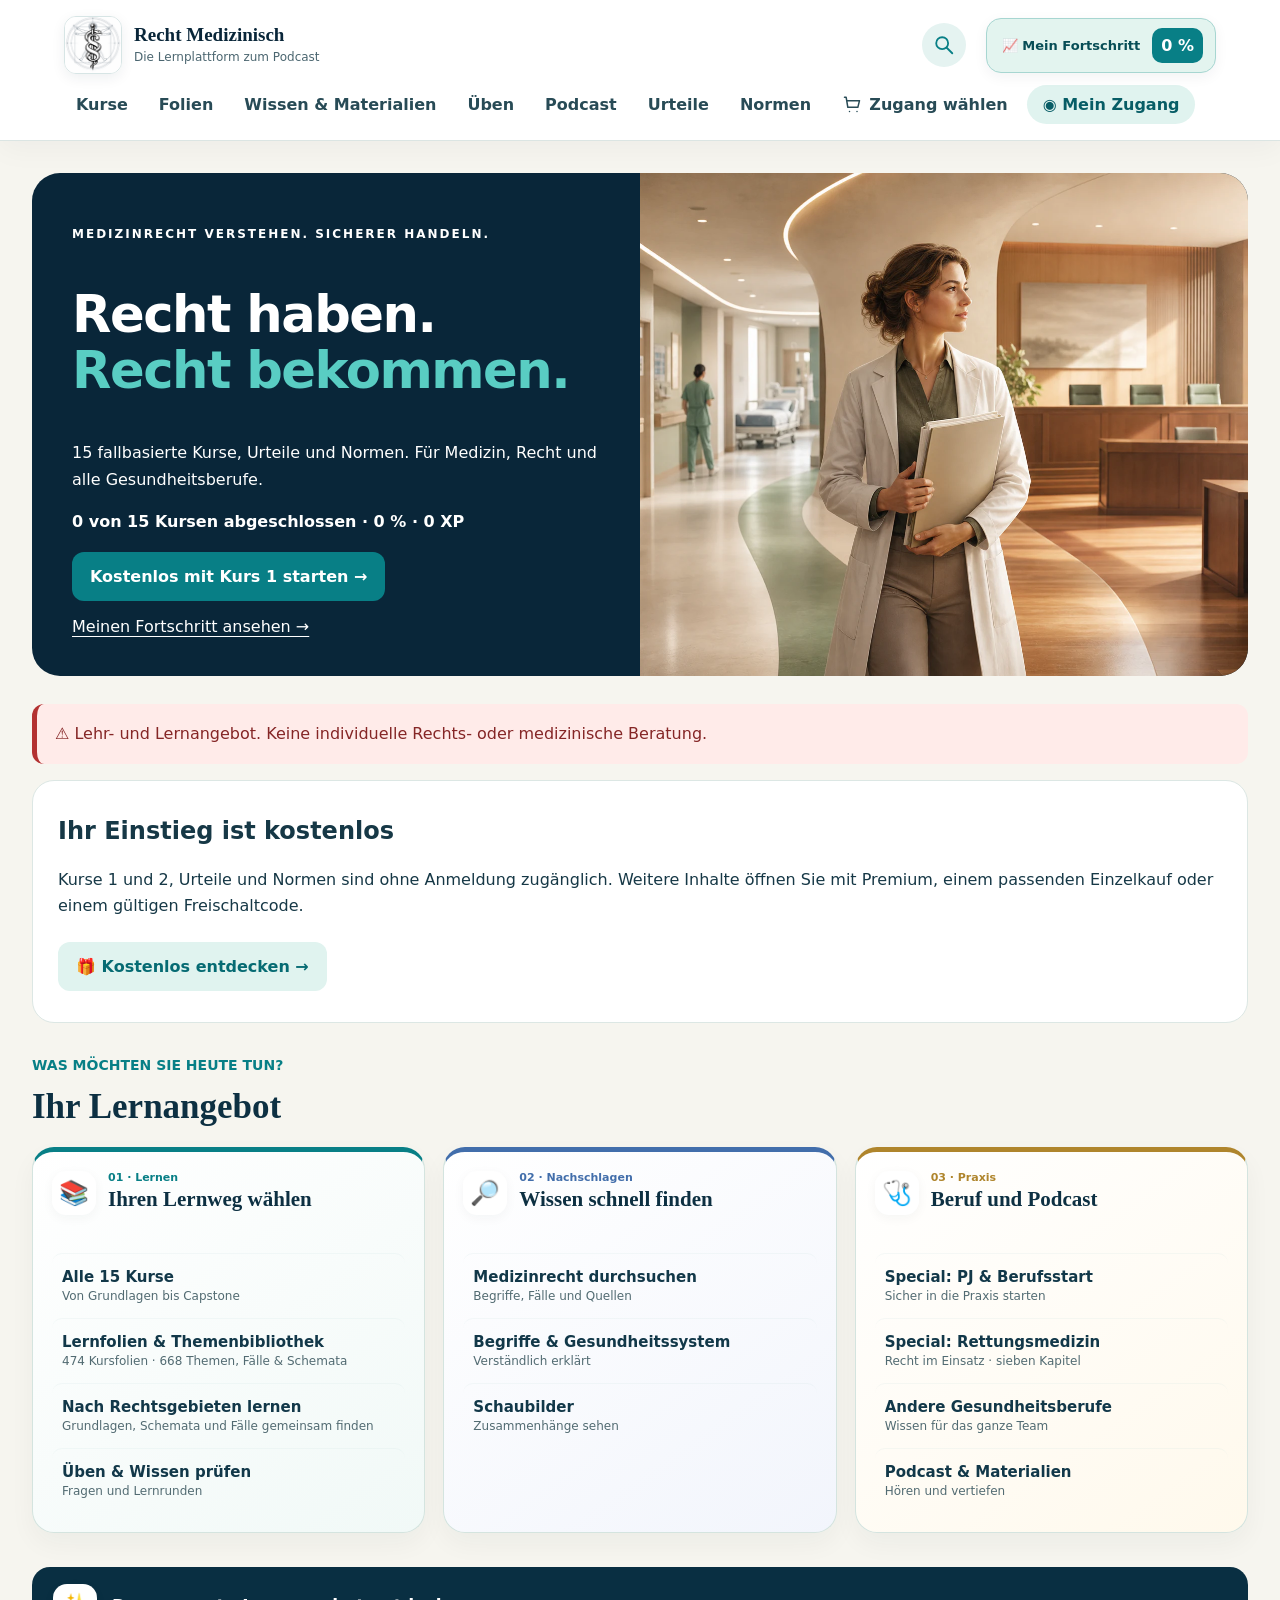
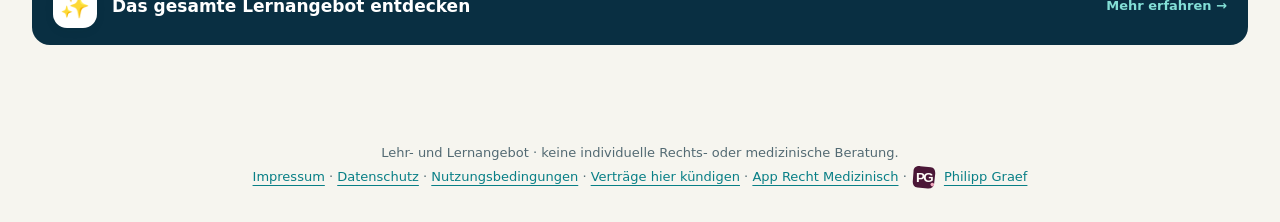
==== index.html @ 34fb6722 "Add podcast episode 8 and the MTR research parcours" ====
<!doctype html><html lang="de"><head><meta charset="utf-8"><meta name="viewport" content="width=device-width,initial-scale=1"><meta name="referrer" content="no-referrer"><title>Recht Medizinisch · Lernen</title><link rel="stylesheet" href="styles.css?v=20261114-study"><link rel="icon" href="assets/recht-medizinisch-logo.png"><link rel="stylesheet" href="definition-library.css?v=20261111-guided-learning">
<link rel="stylesheet" href="presentation-index.css?v=20261112-notice"><link rel="stylesheet" href="casework.css?v=20261114-study"></head><body><header><a href="#home" class="brand"><img src="assets/header-brand-mark.png" alt="" width="48" height="48"><span>Recht Medizinisch<small>Die Lernplattform zum Podcast</small></span></a><a href="#search" class="global-search" aria-label="Gesamte Lernbibliothek durchsuchen"><svg viewBox="0 0 24 24" aria-hidden="true"><circle cx="10" cy="10" r="6.5"/><path d="m15 15 6 6"/></svg></a><nav aria-label="Hauptnavigation"><a href="#courses">Kurse</a><a href="#slides">Folien</a><a href="#library">Wissen & Materialien</a><a href="#practice">Üben</a><a href="#podcast">Podcast</a><a href="#cases">Urteile</a><a href="#norms">Normen</a><a href="#shop" class="nav-access"><svg viewBox="0 0 24 24" aria-hidden="true"><path d="M3 4h2l2 12h12l2-8H6M9 21h.01M18 21h.01"/></svg><span>Zugang wählen</span></a><a href="#account" class="account-link">◉ Mein Zugang</a></nav><a href="#progress" class="nav-progress"><span>📈 Mein Fortschritt</span><strong id="header-progress-value">0 %</strong></a></header><main id="main" tabindex="-1"><p>Die Lernplattform wird geladen …</p></main><footer>Lehr- und Lernangebot · keine individuelle Rechts- oder medizinische Beratung.<br><a href="https://pg-apps.github.io/impressum/">Impressum</a> · <a href="privacy.html">Datenschutz</a> · <a href="terms.html">Nutzungsbedingungen</a> · <a href="#cancel">Verträge hier kündigen</a> · <a href="https://apps.apple.com/app/id6809199673">App Recht Medizinisch</a> · <a class="footer-author" href="https://philippgraef.github.io/"><img src="assets/philipp-graef-logo.svg" alt="" width="26" height="26" loading="lazy"><span>Philipp Graef</span></a></footer><script type="module" src="app.js?v=20261125-podcast-mtr"></script></body></html>
---- styles.css ----
:root{font-family:system-ui,-apple-system,sans-serif;color:#163846;background:#f6f5ef;--teal:#087f86;--navy:#092639;--gold:#efd572}*{box-sizing:border-box}body{margin:0}header{position:sticky;top:0;z-index:3;background:#fffffff5;border-bottom:1px solid #dbe5e3;padding:16px 5%;display:flex;justify-content:space-between;align-items:center;gap:20px}.brand{display:flex;gap:12px;align-items:center;text-decoration:none;color:var(--navy);font-weight:750}.brand img{height:48px;width:48px;border-radius:12px}.brand small{display:block;font-size:12px;font-weight:400;margin-top:4px}nav{display:flex;gap:18px;flex-wrap:wrap;align-items:center}a{color:var(--teal);text-underline-offset:4px}nav a{text-decoration:none;font-weight:650}.account-link{background:#e0f3ef;padding:10px 16px;border-radius:22px}main{max-width:1180px;margin:auto;padding:32px 24px;min-height:70vh}.hero{display:grid;grid-template-columns:1fr 1fr;border-radius:28px;overflow:hidden;background:var(--navy);color:white;margin-bottom:28px}.hero-copy{padding:40px}.hero h1{font-size:clamp(34px,4vw,52px);line-height:1.08;letter-spacing:-1.5px}.hero h1 span{color:#59cdc3}.hero img{width:100%;height:100%;object-fit:cover}.eyebrow{text-transform:uppercase;letter-spacing:2px;font-size:12px;font-weight:750}.hero p{line-height:1.65}.button,button{display:inline-block;background:var(--teal);color:white;border:0;border-radius:12px;padding:13px 18px;font:inherit;font-weight:650;text-decoration:none;cursor:pointer;text-align:left}.button.secondary,button.secondary{background:#e0f3ef;color:var(--teal)}button:disabled{opacity:.55;cursor:not-allowed}button:focus-visible,a:focus-visible,input:focus-visible{outline:3px solid #d49625;outline-offset:4px}.row{display:flex;align-items:center;gap:12px;flex-wrap:wrap}.grid{display:grid;grid-template-columns:repeat(auto-fit,minmax(290px,1fr));gap:18px}.card{background:white;border:1px solid #dce7e4;border-radius:22px;padding:25px;margin-bottom:18px}.card h2,.card h3{margin-top:10px;line-height:1.3}.card p,li{line-height:1.65;white-space:pre-line}.badge{display:inline-block;background:#e0f3ef;color:#00666d;font-size:12px;font-weight:750;padding:6px 10px;border-radius:20px}.badge.lock{background:#fff0be;color:#785300}.notice{background:#fff1c7;border-left:5px solid #cd9b23;padding:18px;border-radius:12px;line-height:1.5;margin:16px 0}.disclaimer{background:#ffebe9;border-left-color:#b33131;color:#852626}.narrow{max-width:720px;margin:auto}.back{display:inline-block;margin-bottom:20px}.answer{display:block;width:100%;background:#edf4f3;color:var(--navy);margin:10px 0;white-space:normal;line-height:1.55}.answer.correct{background:#d0efe8;border:2px solid var(--teal)}.answer.wrong{background:#ffe2df;border:2px solid #bd3333}label{display:block;font-weight:650;margin-top:18px}input{display:block;width:100%;font:inherit;border:1px solid #9fbab7;padding:14px;border-radius:10px;margin:7px 0 15px}.subtle{color:#536a73;font-size:14px}.status{min-height:24px;margin:12px 0;line-height:1.6}.section-number{color:var(--teal);font-weight:800;font-size:14px}.link-list a{display:block;padding:12px 0}.search{max-width:650px}footer{text-align:center;line-height:1.8;padding:32px 20px;color:#536a73;font-size:13px}details{background:#f2f8f6;border-radius:12px;padding:14px;margin:10px 0}summary{cursor:pointer;font-weight:700}@media(max-width:720px){header{position:static;flex-direction:column;align-items:flex-start;padding:16px 20px}nav{gap:16px;font-size:14px}.hero{grid-template-columns:1fr}.hero-copy{padding:26px}.hero img{max-height:260px;object-position:center}main{padding:22px 16px}.card{padding:21px}.grid{grid-template-columns:1fr}}

.library-row{display:flex;align-items:flex-start;gap:12px;flex-wrap:wrap;margin:14px 0}.library-row a{flex:1;min-width:180px;text-align:left;white-space:normal}summary{line-height:1.6}main h1{white-space:pre-line}

.diagram{margin:24px 0;padding:16px;background:white;border-radius:20px}.diagram img{display:block;max-width:100%;max-height:85vh;object-fit:contain;margin:0 auto 16px}.image-dialog{max-width:96vw;max-height:95vh;border:0;border-radius:16px;padding:16px}.image-dialog img{display:block;max-width:none;width:min(1400px,160vw);height:auto}.image-dialog::backdrop{background:#092639cc}.image-dialog button{position:sticky;top:0}.course-links{margin:18px 0}

button.danger{background:#a52332;color:white} details label{display:block;margin-top:1rem}
:root{--secondary-ink:#066b73}.button.secondary,button.secondary{color:var(--secondary-ink)}
.podcast-platforms{display:grid;grid-template-columns:repeat(2,minmax(0,1fr));gap:10px;margin-block:14px;max-width:600px}
.podcast-platforms .button.podcast-listen{display:flex;align-items:flex-start;gap:8px;min-width:0;padding:12px 10px;font-size:.85rem;text-align:left;white-space:normal;overflow-wrap:anywhere}
.podcast-platforms .podcast-listen .platform-logo{flex:0 0 24px;width:24px;height:24px;max-width:24px;object-fit:contain;border-radius:0}
.podcast-listen-copy{display:grid;gap:4px;min-width:0;line-height:1.4}.podcast-listen-copy small{font-size:.8rem;font-weight:400}
.podcast-provider-disclosure>summary{cursor:pointer;padding:12px 0;font-weight:650;color:var(--teal)}

select{display:block;width:100%;padding:14px;margin:12px 0;border:1px solid #b9ced2;border-radius:8px;background:white;color:#15323d;font:inherit}.selected-answer{border:2px solid #087f87;background:#e6f5f5}

details>.button{display:flex;margin:10px 0;text-align:left}.card p{white-space:pre-line}a:focus-visible,button:focus-visible,summary:focus-visible,input:focus-visible,select:focus-visible{outline:3px solid #b88935;outline-offset:3px}

p.correct{color:#00666d;background:#e0f3ef;padding:12px;border-radius:8px}p.wrong{color:#952c35;background:#ffebe9;padding:12px;border-radius:8px}.answer:disabled{opacity:1}

.library-section{margin:26px 0;padding:22px;border:1px solid #d6e5e2;border-radius:22px;background:#ffffffaa}.slide-grid{display:grid;grid-template-columns:repeat(2,minmax(0,1fr));gap:16px}.slide-preview{border-top:4px solid #087f86;margin:0;display:flex;flex-direction:column;align-items:flex-start;gap:12px}.slide-preview h3{flex:1}.deck-controls,.slide-toolbar{display:flex;align-items:center;justify-content:space-between;gap:12px;flex-wrap:wrap;margin:18px 0}.slide-toolbar{padding:14px;background:#e2f2ef;border-radius:16px}.slide-toolbar select{flex:1;min-width:180px;width:auto;max-width:100%;margin:0}.takeaway{background:#e9f6f1;border-left:5px solid #087f86}.caution{background:#fff5dd;border-left:5px solid #cc951c}header{flex-wrap:wrap}.brand,nav{min-width:0}@media(max-width:720px){.slide-grid{grid-template-columns:1fr}.library-section{padding:16px}.slide-toolbar select{flex-basis:100%;order:3}.deck-controls span{font-size:13px}}

.presentation-launch{padding:28px;border-radius:24px;background:linear-gradient(120deg,#092639,#135760);color:white;margin:20px 0}.presentation-launch .button,.presentation-launch button{margin:8px 12px 8px 0}.presentation-launch .subtle{color:#d3e7e4}.slide-stage{height:65vh;overflow:auto;background:white;border:1px solid #d7e7e4;border-top:6px solid #087f86;border-radius:22px;padding:28px;box-shadow:0 12px 30px #12364310}.slide-block{padding:18px 22px;margin-bottom:16px;background:#f0f8f6;border-radius:16px}.slide-block:nth-child(even){background:#f0f4fb}.slide-block h2{color:#08737b;font-size:1.3rem;margin-top:0}.slide-points{padding-left:26px}.slide-points li{padding:8px 0 8px 6px}.slide-points li::marker{color:#087f86}.slide-toolbar{margin-bottom:14px}@media(max-width:720px){.slide-stage{padding:14px;height:62vh}.slide-block{padding:16px}.presentation-launch{padding:20px}}
/* Original web presentation frame with the native app's semantic section palette. */
main.presentation-player{position:fixed;inset:0;z-index:20;max-width:none;margin:0;padding:0;background:#031523;color:white;display:grid;grid-template-rows:auto auto minmax(0,1fr) auto;height:100dvh;min-height:0;overflow:hidden}.player-header{display:flex;align-items:center;gap:18px;padding:12px 22px;border-bottom:1px solid #ffffff22}.player-brand{display:flex;align-items:center;gap:12px}.player-brand img{width:40px;height:40px;border-radius:50%;background:white}.player-position{margin-left:auto;font-size:13px;color:#a4c7cc}.player-header .button{font-size:13px;background:#15374b;color:white}.presentation-player .slide-toolbar{margin:0;padding:10px 22px;border-radius:0;background:#031523}.presentation-player .slide-toolbar select{background:#0b2a40;color:white;border-color:#ffffff33;max-width:650px}.presentation-player .slide-toolbar a{background:#15374b;color:white}.presentation-player .slide-stage{width:min(1180px,calc(100% - 48px));height:100%;max-height:100%;min-height:0;justify-self:center;background:radial-gradient(circle at 90% 10%,#59d7d125,transparent 34%),#f8f5ed;color:#071d33;border:0;border-left:9px solid #20b9b5;border-radius:18px;padding:34px 42px;box-shadow:0 25px 70px #0005;scrollbar-gutter:stable}.deck-title .eyebrow{color:#087f82}.deck-title h1{font-family:Georgia,serif;font-size:clamp(28px,3vw,48px);line-height:1.12;margin:12px 0 28px}.presentation-player .slide-block{background:#fff;border:1px solid #071d3310;border-left:4px solid #087f82;border-radius:22px;padding:20px;margin:16px 0}.slide-block h2{display:flex;align-items:flex-start;gap:12px;color:inherit;font-size:20px}.section-symbol{flex:none}.step-number{display:inline-grid;place-items:center;background:#087f8220;color:#087f82;border-radius:50%;min-width:38px;min-height:38px;margin-top:-7px}.presentation-player .tone-teal{background:#087f8210}.presentation-player .tone-blue{background:#2468c012;border-left-color:#2468c0}.presentation-player .tone-indigo{background:#5357b815;border-left-color:#5357b8}.presentation-player .tone-gold{background:#f4d97855;border-left-color:#b18a15}.presentation-player .tone-plain{background:white}.deck-sources{background:#087f8210;font-size:14px;color:#4e636c}.player-controls{padding:12px 22px;display:flex;align-items:center;gap:20px}.player-controls nav{display:flex;justify-content:space-between;flex:1}.player-controls progress{width:150px;accent-color:#59d7d1;height:8px}.player-controls a{background:#15374b!important;color:white!important}.presentation-player .slide-block p{line-height:1.7}.presentation-player .slide-points li{line-height:1.65}
@media(max-width:720px){.player-header{padding:10px 12px;gap:8px;flex-wrap:wrap}.player-brand{font-size:14px}.player-brand img{width:28px;height:28px}.player-position{font-size:11px}.player-header .button{padding:8px}.presentation-player .slide-toolbar{padding:8px 12px;gap:8px}.presentation-player .slide-toolbar a{padding:9px 12px}.presentation-player .slide-toolbar select{font-size:13px;padding:9px}.presentation-player .slide-stage{width:calc(100% - 16px);padding:20px 16px;border-left-width:5px}.presentation-player .slide-block{padding:16px}.deck-title h1{font-size:28px}.player-controls{padding:8px;gap:8px}.player-controls progress{width:55px}.player-controls a{font-size:12px;padding:10px}.slide-block h2{font-size:18px}}

.slide-steps{padding-left:2em}.slide-steps li{padding:10px 0 10px 8px;line-height:1.65}.slide-steps li::marker{font-weight:800;color:#087f82}.practice-callout{padding:16px;background:#f4d97855;border-radius:14px}strong{font-weight:750}

.knowledge-tiles{display:grid;grid-template-columns:repeat(2,minmax(0,1fr));gap:20px;margin:26px 0}.knowledge-tile{display:flex;flex-direction:column;gap:16px;padding:30px;border-radius:24px;background:white;border:1px solid #dce7e4;border-top:5px solid #087f86;color:#071d33;text-decoration:none;font-size:22px;font-weight:750;box-shadow:0 10px 25px #071d3309}.knowledge-tile:hover{background:#eef8f5}.category-career{border-top-color:#4d68b0}.category-professions{border-top-color:#836899}.category-podcast{border-top-color:#b78920}.category-slides{background:#e6f4f1}.category-system{border-top-color:#135776}.knowledge-tiles[hidden]{display:none}@media(max-width:720px){.knowledge-tiles{grid-template-columns:1fr;gap:14px}.knowledge-tile{font-size:20px;padding:24px}}

.slide-sections{display:grid;gap:16px}.presentation-player .slide-sections .slide-block{margin:0}.layout-comparison .slide-sections{grid-template-columns:repeat(2,minmax(0,1fr))}.layout-statement .slide-block{font-size:22px}.layout-cover .deck-title h1{font-size:clamp(36px,5vw,64px)}.layout-cover .slide-sections{grid-template-columns:minmax(0,1fr) minmax(0,1fr);align-items:center}.layout-cover .diagram{margin:0;padding:0;background:transparent}.layout-cover .slide-block{border:0!important;background:transparent!important}.presentation-player .slide-block{overflow-wrap:anywhere;min-width:0}.deck-title h1{hyphens:auto;overflow-wrap:break-word}@media(max-width:850px){.layout-comparison .slide-sections,.layout-cover .slide-sections{grid-template-columns:1fr}.layout-statement .slide-block{font-size:18px}}

.course-hero{background:linear-gradient(130deg,#071d33,#0b4056);color:white;border:0}.course-hero h1{font-family:Georgia,serif;font-size:clamp(28px,3.5vw,44px);line-height:1.15}.course-hero .section-number{color:#59d7d1}.course-hero li::marker{color:#59d7d1}.course-foundation{border-left:5px solid #087f86}.course-foundation .section-number{display:inline-block;background:#e4f3ee;padding:8px 12px;border-radius:20px}.course-foundation h2{color:#0b4056}

.deck-reading-note{font-size:12px;line-height:1.6;color:#536a73;border-top:1px solid #cdded7;padding-top:16px;margin-top:24px}.slide-stage:focus-visible{outline:2px solid #59d7d1;outline-offset:-3px}

.knowledge-banner{background:linear-gradient(130deg,#071d33,#0b4056);color:white;border-radius:24px;padding:28px;margin:20px 0 26px}.knowledge-banner h1{font-size:clamp(26px,3vw,38px);line-height:1.2;margin:14px 0;max-width:30ch}.knowledge-banner .section-number,.knowledge-category{color:#59d7d1}.knowledge-symbol{display:block;font-size:30px;margin-top:16px}.knowledge-banner .badge{margin-top:8px}.career-entry details .button{display:block;margin:10px 0;line-height:1.5}.library-section summary{display:flex;align-items:center;gap:12px}.library-section summary::before{content:'›';font-size:24px;color:#087f86}.library-section details[open]>summary::before{transform:rotate(90deg)}

.slide-search-dialog{width:min(700px,calc(100% - 24px));max-height:85dvh;overflow:auto;border:1px solid #a9c8c2;border-radius:22px;padding:24px;background:#f8f5ed;color:#071d33}.slide-search-dialog::backdrop{background:#031523cc}.slide-search-dialog h2{font-family:Georgia,serif}.slide-search-dialog .button{display:block;margin:10px 0;line-height:1.5;white-space:normal}.player-header>button{font-size:13px;padding:8px 12px}

.presentation-player .slide-variant-0{background:linear-gradient(135deg,#f8f5ed,#fff)}.presentation-player .slide-variant-1{background:radial-gradient(circle at 83% 20%,#2bc5bf40,transparent 28%),#f8f5ed}.presentation-player .slide-variant-2{background:radial-gradient(circle at 80% 20%,#2bc5bf40,transparent 30%),#071d33;color:white}.presentation-player .slide-variant-3{background:linear-gradient(135deg,#dff1eb,#fbf7ee)}.slide-variant-2 .deck-title .eyebrow{color:#59d7d1}.presentation-player .slide-variant-2 .slide-block{background:#f4f8f5;color:#071d33}.presentation-player .slide-variant-2 .tone-gold{background:#f7edc8}.presentation-player .slide-variant-2 .tone-blue{background:#e8eff8}.presentation-player .slide-variant-2 .tone-indigo{background:#eeedf9}.slide-variant-2 .deck-sources{background:#e1f0eb;color:#244551}.slide-variant-2 .deck-reading-note{color:#c5dedc;border-color:#ffffff33}

/* Native judgment atlas and grouped norm library. */
.reference-banner p{line-height:1.6}.reference-banner .button{margin-top:12px}.reference-filter-row{display:flex;gap:18px;flex-wrap:wrap}.reference-filter-row label{flex:1;min-width:220px;margin:0}.reference-filter-row select{display:block;width:100%;font:inherit;color:var(--navy);background:#f2f8f6;border:1px solid #9fbab7;border-radius:10px;padding:12px;margin-top:8px;white-space:normal}.reference-filter-row select:focus-visible{outline:3px solid #d49625;outline-offset:3px}.judgment-card{border-top:4px solid #087f86}.judgment-card h2{font-size:clamp(21px,2.4vw,28px);color:var(--navy)}.judgment-docket{font-family:ui-monospace,monospace;font-size:14px;color:#536a73}.judgment-tenor{background:#edf4fa;border-left:4px solid #4a749a;padding:12px 18px;border-radius:10px}.judgment-tenor h3,.judgment-holding h3{font-size:16px}.judgment-card summary{color:var(--teal);padding:6px 0}.judgment-card details[open] summary{margin-bottom:18px}.reference-actions{display:flex;flex-wrap:wrap;gap:12px}.reference-source{display:inline-flex;padding:12px 16px;background:var(--teal);color:white;border-radius:10px;text-decoration:none;font-weight:650}.reference-course-links a{display:block;padding:10px 0;line-height:1.5}.norm-group h2{color:var(--navy)}.norm-link{display:flex;gap:14px;align-items:flex-start;padding:17px 6px;text-decoration:none;border-bottom:1px solid #dce7e4;color:var(--navy);line-height:1.5}.norm-link:last-child{border-bottom:0}.norm-link:hover{background:#eef7f4;border-radius:10px}.norm-description{display:block;font-size:14px;color:#536a73;margin-top:5px}.norm-symbol{color:var(--teal);font-size:24px;font-weight:800;min-width:24px}.norm-arrow{margin-left:auto;color:var(--teal);font-size:22px}.norm-resources{border-left:5px solid #087f86}@media(max-width:600px){.reference-filter-row{display:block}.reference-filter-row label+label{margin-top:14px}.reference-source{width:100%}.judgment-card .badge{line-height:1.5}}
.practice-modes{display:grid;grid-template-columns:repeat(3,minmax(0,1fr));gap:14px;margin:20px 0}.practice-mode{display:flex;flex-direction:column;align-items:flex-start;gap:12px;background:#f2f7f5;color:var(--navy);border:2px solid #dbe7e3;border-radius:18px;padding:20px;text-align:left;line-height:1.5;font-weight:400}.practice-mode[aria-pressed=true]{background:#dff2ed;border-color:var(--teal);box-shadow:0 0 0 1px var(--teal)}.practice-mode strong{font-size:19px}.mode-icon{font-size:27px}.mode-description{font-size:14px;color:#425f68}.practice-timer-setup{background:#edf3f9;border-radius:16px;padding:18px;margin:20px 0}.practice-timer-setup input{max-width:240px}.practice-timer-setup .badge{display:block;width:fit-content;font-size:14px;margin:12px 0}.practice-timer-setup label{font-size:14px}.practice-mistakes{border-top:1px solid #dbe7e3;margin-top:28px;padding-top:16px}.practice-score{display:flex;align-items:center;gap:18px;border-radius:16px;background:#def2eb;padding:20px;margin:20px 0;color:#00666d}.practice-score strong{font-size:34px}.practice-panel>.secondary{margin:10px 8px 10px 0}@media(max-width:760px){.practice-modes{grid-template-columns:1fr}.practice-mode{gap:8px;padding:18px}.practice-mode .mode-icon{font-size:23px}.practice-score{align-items:flex-start;flex-direction:column;gap:8px}}
.practice-answer{display:grid;grid-template-columns:32px minmax(0,1fr);gap:14px;align-items:start}.answer-letter{display:inline-flex;align-items:center;justify-content:center;width:32px;height:32px;border-radius:50%;background:white;color:var(--teal);font-weight:800}.practice-answer.correct .answer-letter{background:var(--teal);color:white}.practice-answer.wrong .answer-letter{background:#b33131;color:white}

.layout-roles .slide-sections{grid-template-columns:repeat(3,minmax(0,1fr))}.layout-roles .slide-sections>.tone-gold:last-child{grid-column:1/-1}@media(max-width:1100px){.layout-roles .slide-sections{grid-template-columns:repeat(2,minmax(0,1fr))}}@media(max-width:700px){.layout-roles .slide-sections{grid-template-columns:1fr}}

.course-group{margin:32px 0 42px}.course-group>h2{font-family:Georgia,serif;font-size:clamp(24px,3vw,30px);margin-bottom:8px}.course-group>.subtle{margin-bottom:20px}.course-preview{display:flex;flex-direction:column;border-top:4px solid #628298;margin-bottom:0;min-width:0}.course-preview.course-free{border-top-color:var(--teal);background:linear-gradient(155deg,#fff,#eff9f5)}.course-preview h3{font-size:22px;color:var(--navy);line-height:1.3;margin:0 0 12px}.course-preview>.button{margin-top:auto;align-self:flex-start}.course-preview>p:not(.section-number){margin-top:0;margin-bottom:22px}.course-card-top{display:flex;align-items:center;justify-content:space-between;gap:12px;flex-wrap:wrap}.course-symbol{display:grid;place-items:center;width:48px;height:48px;background:#e8f2f2;border-radius:14px;font-size:25px}.course-free .course-symbol{background:#d7efe6}.course-preview .section-number{margin:18px 0 10px}.course-preview .badge{white-space:normal}

.account-welcome{display:grid;grid-template-columns:1.15fr 1fr;background:var(--navy);color:white;border-radius:24px;overflow:hidden;margin-bottom:24px}.account-welcome-copy{padding:28px}.account-welcome h1{margin:12px 0;font-family:Georgia,serif;font-size:36px}.account-welcome img{width:100%;height:100%;object-fit:cover;min-height:250px}.account-slogan{font-size:22px;line-height:1.45;font-weight:700}.account-slogan span{color:#59d7d1}.account-grants{border-top:5px solid var(--teal)}.account-code{background:#edf7f5;border:1px solid #b8dbd5}.account-code h2{color:#08737b}@media(max-width:540px){.account-welcome{grid-template-columns:1fr}.account-welcome img{height:180px;min-height:0;object-position:center 40%}.account-welcome-copy{padding:24px}}

header{flex-wrap:wrap}.brand{min-width:0}header nav{min-width:0}header nav a{white-space:nowrap}@media(min-width:721px) and (max-width:1200px){header nav{flex-basis:100%;gap:16px}}

/* Native learning steps: semantic answers and persistent course progress. */
.course-learning-progress{margin-top:1.4rem}.course-learning-progress progress{width:100%;height:14px;accent-color:var(--teal,#07878b)}
.learning-material{border:1px solid #cbdedb;border-radius:16px;margin:12px 0;background:#f4faf8;padding:16px}
.learning-material summary{cursor:pointer;font-weight:750;color:#075e66;line-height:1.5;text-align:left}.learning-material>div{padding-top:16px}
.learning-answers{display:grid;gap:12px}.learning-answer{display:flex;align-items:flex-start;gap:12px;text-align:left;white-space:normal;line-height:1.6;width:100%}
.answer-marker{display:inline-flex;justify-content:center;align-items:center;flex:0 0 30px;height:30px;border:1px solid currentColor;border-radius:50%;font-weight:800}
.learning-feedback{padding:16px;margin-top:16px;border-radius:16px}.learning-feedback:empty{display:none}
.learning-feedback.correct{background:#e0f5ef;color:#086d69}.learning-feedback.wrong{background:#fff0ee;color:#9b3035}
.learning-step .source-link{display:block;margin:12px 0;padding:14px;background:#edf6f5;border-radius:12px;font-weight:650;overflow-wrap:anywhere}
.learning-answer:disabled{opacity:1}.learning-answer.correct{background:#dcf5ed;color:#086d69;border:2px solid #0b8c82}.learning-answer.wrong{background:#fff0ee;color:#9b3035;border:2px solid #ba4249}

.course-progress-preview{display:grid;gap:8px;margin:14px 0;font-size:.88rem;font-weight:650;color:#08787e}.course-progress-preview progress{width:100%;height:10px;accent-color:#07878b}.progress-stat-grid{display:grid;grid-template-columns:repeat(3,1fr);gap:12px;margin-top:24px}.progress-stat-grid>div{display:grid;gap:7px;padding:18px;border-radius:16px;background:#ffffffc9;color:#093346}.progress-stat-grid strong{font-size:1.7rem}.progress-stat-grid span{font-size:.85rem}.certificate-gate{margin-top:28px;border-top:5px solid #bf9a42}@media(max-width:540px){.progress-stat-grid{grid-template-columns:1fr}.progress-stat-grid>div{display:flex;align-items:center;justify-content:space-between}}

.podcast-hero{display:grid;grid-template-columns:200px 1fr;gap:32px;align-items:center;padding:32px;background:#0b2339;color:white;border-radius:26px;margin-bottom:28px}.podcast-hero img{width:100%;border-radius:20px}.podcast-hero h1{color:white}.podcast-hosts{color:#66d2d0;font-weight:750}.podcast-grid{display:grid;grid-template-columns:repeat(2,minmax(0,1fr));gap:22px}.podcast-related{display:grid;gap:12px;border-top:1px solid #d7e3e0;margin-top:22px;padding-top:12px}.podcast-related a{padding:12px;border-radius:12px;background:#edf7f4;font-weight:650}.podcast-episode{margin:0}.podcast-grid+.card{margin-top:28px}@media(max-width:650px){.podcast-hero{grid-template-columns:1fr;padding:24px}.podcast-hero img{width:130px}.podcast-grid{grid-template-columns:1fr}}

.search-controls{display:grid;grid-template-columns:2fr 1fr;gap:16px;margin:24px 0}.search-controls input,.search-controls select{width:100%;min-width:0}.search-result mark{background:#ffebae;color:#172d35;border-radius:3px;padding:0 2px}.search-result h2{font-size:1.25rem}.search-result h2 a{text-decoration:underline;text-decoration-thickness:1px;text-underline-offset:4px}.search-result p{line-height:1.7}@media(max-width:600px){.search-controls{grid-template-columns:1fr}}

.sync-panel{border-top:5px solid #07878b}.sync-panel button{margin:6px 10px 6px 0}.sync-panel h2{color:#08787e}

.home-learning-summary{font-weight:650}.home-progress-link{display:block;margin-top:16px;color:inherit;text-underline-offset:4px}.home-learning-menu>a{display:grid;grid-template-columns:30px minmax(0,1fr) 18px;align-items:center;gap:12px;padding:17px 4px;border-bottom:1px solid #dce7e4;color:#071d33;text-decoration:none;font-weight:650}.home-learning-menu>a:last-child{border-bottom:0}.home-learning-menu>a:hover,.home-learning-menu>a:focus-visible{background:#eaf7f5;border-radius:8px}.home-learning-menu>a>span:last-child{font-size:25px;color:#087f86}

.card>a.button{margin:6px 8px 6px 0;white-space:normal;text-align:left}

.learning-path-image{display:block;width:100%;height:auto;border-radius:18px}.learning-outcomes{list-style:none;counter-reset:outcome;padding:0}.learning-outcomes li{counter-increment:outcome;display:flex;align-items:flex-start;gap:14px;margin:16px 0;line-height:1.6}.learning-outcomes li::before{content:counter(outcome);flex:0 0 32px;height:32px;display:grid;place-items:center;border-radius:50%;background:#d7f1ef;color:#006b70;font-weight:800}.knowledge-tile p{font-size:1rem;font-weight:400;line-height:1.6}

.progress-level{display:flex;align-items:center;gap:22px;margin:22px 0}.progress-level h2{margin:4px 0}.progress-ring{position:relative;width:116px;height:116px;flex:0 0 116px;border-radius:50%;display:grid;place-items:center;background:conic-gradient(#71d4cb var(--progress),#ffffff30 0)}.progress-ring::before{content:"";position:absolute;inset:10px;background:#102c3e;border-radius:50%}.progress-ring strong{position:relative;font-size:1.65rem}.progress-level .section-number{color:#9de6df}@media(max-width:420px){.progress-level{gap:14px}.progress-ring{width:90px;height:90px;flex-basis:90px}.progress-ring strong{font-size:1.3rem}.progress-level h2{font-size:1.15rem}}

/* A visible learning status and clear location within the platform. */
body>header{display:grid;grid-template-columns:minmax(0,1fr) auto;gap:10px 20px;box-shadow:0 8px 28px #0926390a}
body>header .brand{font-family:Georgia,serif;font-size:19px;line-height:1.06}
body>header .brand img{width:58px;height:58px;object-fit:cover;border:1px solid #d7e5e5;box-shadow:0 4px 14px #09263912}
body>header .brand small{font-family:system-ui,-apple-system,sans-serif;line-height:1.25;color:#4b6670}
body>header nav{grid-column:1/-1;grid-row:2;gap:4px 7px}
body>header nav a{padding:10px 12px;border-radius:13px;color:#284b56;transition:background .15s,color .15s}
body>header nav a:hover{background:#eaf5f2;color:#075d66}
body>header nav a.is-active{background:#092f42;color:white;box-shadow:inset 0 -3px #43c6bd}
body>header .account-link{background:#e0f3ef;color:#075d66}
body>header .account-link.is-active{background:#092f42;color:white}
.nav-progress{grid-column:2;grid-row:1;display:flex;align-items:center;justify-content:space-between;gap:12px;min-width:167px;padding:9px 12px 9px 15px;border:1px solid #a7d6d1;border-radius:15px;background:#e3f4ef;color:#074d56;text-decoration:none;font-size:13px;font-weight:750;box-shadow:0 4px 14px #0926390e}
.nav-progress strong{background:#087f86;color:#fff;padding:8px 9px;border-radius:10px;font-size:16px;white-space:nowrap}
.nav-progress:hover,.nav-progress.is-active{background:#092f42;color:#fff}
.nav-progress.is-active strong{background:#42bdb7;color:#072b3b}
.slide-course-jump{border-top:5px solid #35aaa5;background:linear-gradient(135deg,#fff,#ebf8f4)}
.slide-course-jump select{max-width:420px}
.slide-course-jump .button{margin:5px 0}
.knowledge-tile{position:relative;overflow:hidden;min-height:180px;justify-content:space-between;transition:transform .16s,box-shadow .16s}
.knowledge-tile:hover{transform:translateY(-3px);box-shadow:0 17px 34px #09263916}
.knowledge-tile .subtle{font-size:14px;font-weight:750;color:#087078}
.knowledge-tile.category-glossary{background:linear-gradient(140deg,#fff,#edf8f6)}
.knowledge-tile.category-career{background:linear-gradient(140deg,#fff,#f0f4ff)}
.knowledge-tile.category-professions{background:linear-gradient(140deg,#fff,#f6f0fa)}
.knowledge-tile.category-podcast{background:linear-gradient(140deg,#fff,#fff6df)}
.knowledge-tile.category-system{background:linear-gradient(140deg,#fff,#eaf3f7)}
.knowledge-tile.category-slides{background:linear-gradient(140deg,#fff,#e9f5ef)}
.certificate-gate{scroll-margin-top:110px;background:linear-gradient(120deg,#fffaf0,#fff);border:1px solid #e8d7ac;border-top:6px solid #bd8a21;box-shadow:0 14px 34px #4d331115}
.certificate-gate h2{font-family:Georgia,serif;font-size:clamp(24px,3vw,32px);color:#493719}
.certificate-gate .section-number{color:#8b6318}
.certificate-gate>p:not(.section-number):not(.subtle){max-width:75ch}
.progress-course-heading{margin:40px 0 20px}
.progress-course-heading h2{font-family:Georgia,serif;font-size:clamp(25px,3vw,33px);margin:6px 0}
/* Course lessons use the same visual rhythm as the native learning path. */
.course-hero{box-shadow:0 20px 42px #0926391b}
.course-hero>p:not(.section-number){max-width:78ch}
.course-goals{background:linear-gradient(130deg,#fff,#f1f8f6);border-left:5px solid #0a8889}
.course-goals h2{font-family:Georgia,serif;font-size:clamp(22px,2.5vw,30px);color:#0b4056}
.course-goals ul{list-style:none;padding:0;margin:14px 0 2px;display:grid;gap:9px}
.course-goals li{display:flex;align-items:flex-start;gap:12px;margin:0;padding:11px 13px;border-radius:12px;background:#ffffffb8}
.course-goals li::before{content:'◎';color:#078788;font-size:22px;line-height:1.1;flex:none}
.course-journey{display:block;background:#0b3044;color:white;border-radius:20px;padding:20px 22px;margin:20px 0 26px;box-shadow:0 14px 30px #09263916}
.course-journey>.section-number{color:#79ddd3;margin:0 0 14px}
.course-journey-links{display:grid;grid-template-columns:repeat(4,minmax(0,1fr));gap:9px}
.course-journey-link{display:flex;align-items:center;gap:10px;width:100%;padding:11px 12px;border:1px solid #ffffff36;border-radius:12px;background:#ffffff14;color:white;text-align:left;font-size:13px;line-height:1.35}
.course-journey-link:hover{background:#ffffff28}
.journey-symbol{font-size:21px;flex:none}
.learning-step{--step-accent:#088487;--step-tint:#e6f5f0;border-top:5px solid var(--step-accent);box-shadow:0 10px 24px #0926390a;scroll-margin-top:175px}
.learning-step.step-2,.learning-step.step-5{--step-accent:#9a7349;--step-tint:#fff4e9}
.learning-step.step-3,.learning-step.step-6{--step-accent:#4d68a6;--step-tint:#edf2fc}
.learning-step.step-4,.learning-step.step-7{--step-accent:#6b659f;--step-tint:#f1effa}
.learning-step>.section-number{display:inline-flex;padding:6px 10px;border-radius:9px;background:var(--step-tint);color:var(--step-accent);font-size:12px;letter-spacing:.07em}
.learning-step>h2{font-family:Georgia,serif;font-size:clamp(23px,2.4vw,29px);color:#123748;margin:13px 0 20px}
.learning-material{background:#f7faf9;border-color:#cfdfdc;padding:0;overflow:hidden}
.learning-material[open]{background:#fff;border-color:#8dc7be;box-shadow:0 8px 22px #0926390c}
.learning-material summary{display:grid;grid-template-columns:35px minmax(0,1fr) auto;align-items:center;gap:12px;padding:14px 15px;list-style:none;color:#153d46}
.learning-material summary::-webkit-details-marker{display:none}
.learning-material summary::after{content:'⌄';font-size:23px;color:#087f86;grid-column:4;line-height:1}
.learning-material[open] summary::after{transform:rotate(180deg)}
.material-number{display:grid;place-items:center;width:35px;height:35px;background:#dff2ed;color:#066f73;border-radius:50%;font-size:13px;font-weight:850}
.material-title{font-size:16px;font-weight:750;line-height:1.4}
.material-state{font-size:12px;color:#496873;white-space:nowrap}
.material-state.is-read{color:#067b6f;font-weight:800}
.learning-material>div{padding:0 18px 18px 62px;text-align:left;line-height:1.65}
.learning-material>div p{white-space:normal}
.material-norms{display:flex;gap:7px;flex-wrap:wrap;margin-top:18px}
.material-norm{display:inline-flex;padding:7px 10px;border-radius:999px;background:#e7eeef;color:#31515a;font-size:12px;font-weight:750}
.learning-question{background:var(--step-tint);border-left:4px solid var(--step-accent);border-radius:10px;padding:15px 17px;font-size:17px;font-weight:650;line-height:1.55}
.decision-citation{display:inline-block;background:#e6f3f3;color:#075962;padding:9px 13px;border-radius:999px;font-size:13px;font-weight:750}
.decision-block{padding:17px 20px;border-radius:16px;margin:15px 0;border-left:4px solid #0a8a89;background:#edf7f4}
.decision-block h4{font-size:17px;margin:0 0 8px;color:#154451}
.decision-block p{margin:8px 0 0;line-height:1.7}
.decision-holding{border-left-color:#4d68a6;background:#edf2fb}
.decision-practice{border-left-color:#b89129;background:#fff7df}
@media(max-width:820px){.course-journey-links{grid-template-columns:repeat(2,minmax(0,1fr))}.learning-step{scroll-margin-top:20px}}
@media(max-width:520px){.course-journey-links{grid-template-columns:1fr 1fr}.course-journey-link{font-size:12px;padding:9px}.journey-symbol{font-size:18px}.learning-material summary{grid-template-columns:30px minmax(0,1fr);gap:9px}.learning-material summary::after{grid-column:3;grid-row:1}.material-number{width:30px;height:30px}.material-state{grid-column:2;grid-row:2}.learning-material>div{padding:0 14px 15px}.decision-citation{border-radius:13px;line-height:1.5}}
/* Definitions, career cards and diagrams keep consistent semantic accents. */
.library-section{border-top:5px solid #087f86;box-shadow:0 10px 26px #0926390a}
.library-group-career{border-top-color:#6177b8;background:#f7f9ff}
.library-group-professions{border-top-color:#9470a6;background:#fbf8fd}
.library-group-podcast{border-top-color:#bd902e;background:#fffaf0}
.library-group-system{border-top-color:#26698a;background:#f3f8fa}
.library-group-slides{border-top-color:#087f86;background:#eff8f4}
.library-section>h2{font-family:Georgia,serif;color:#0d3548}
.library-section details{background:#fff;border:1px solid #d7e5e2;padding:0;overflow:hidden}
.library-section details>summary{padding:14px 17px;color:#164b55}
.library-section details[open]>summary{background:#eaf5f2;border-bottom:1px solid #d7e5e2}
.library-section .library-row{padding:0 17px}
.library-section .library-row a{border-radius:10px;background:#eef7f5;text-decoration:none}
.library-section .library-row a:hover{background:#dbeeea}
.knowledge-detail-card{--knowledge-accent:#078184;--knowledge-tint:#ecf7f4;border-left:5px solid var(--knowledge-accent);background:linear-gradient(130deg,#fff,var(--knowledge-tint));box-shadow:0 10px 24px #0926390b}
.knowledge-detail-card.knowledge-tone-blue{--knowledge-accent:#4d70a8;--knowledge-tint:#f0f4fc}
.knowledge-detail-card.knowledge-tone-indigo{--knowledge-accent:#6c65a3;--knowledge-tint:#f3f0fa}
.knowledge-detail-card.knowledge-tone-gold{--knowledge-accent:#ad8126;--knowledge-tint:#fff7df}
.knowledge-detail-card h2{display:flex;align-items:flex-start;gap:12px;font-family:Georgia,serif;font-size:clamp(21px,2.5vw,27px);color:#123849}
.knowledge-heading-symbol{font-family:system-ui,-apple-system,sans-serif;font-size:23px;color:var(--knowledge-accent);line-height:1.15}
.knowledge-step-number{display:grid;place-items:center;min-width:37px;height:37px;padding:0 8px;border-radius:50%;background:var(--knowledge-accent);color:white;font:800 15px system-ui,-apple-system,sans-serif}
.knowledge-detail-card p{white-space:normal;line-height:1.75;max-width:90ch}
.knowledge-detail-card strong{color:#075e66}
.knowledge-detail-card ul{padding-left:23px}.knowledge-detail-card li{padding:7px 0}.knowledge-detail-card li::marker{color:var(--knowledge-accent)}
.knowledge-source{display:flex;align-items:center;gap:10px;flex-wrap:wrap;margin:16px 0 24px;padding:14px 17px;background:#eaf4f6;border:1px solid #ccdee4;border-radius:14px}
.knowledge-source strong{color:#144a60}.knowledge-source a{font-weight:750;overflow-wrap:anywhere}
.course-links{display:flex;gap:10px;flex-wrap:wrap}.course-links a{border-radius:999px;background:#e6f4ef;padding:9px 13px;font-size:13px;font-weight:750;text-decoration:none}
.course-links a:hover{background:#d2ebe5}
body>header{background:#fff}
.home-learning-menu{margin:34px 0}
.home-learning-menu>h2{font-family:Georgia,serif;font-size:clamp(27px,3vw,35px);color:#0d3042;margin:6px 0 20px}
.home-shortcut-grid{display:grid;grid-template-columns:repeat(3,minmax(0,1fr));gap:18px}
.home-shortcut-card{--home-accent:#087f86;background:linear-gradient(145deg,#fff,#f1f9f7);border:1px solid #d4e4df;border-top:5px solid var(--home-accent);border-radius:22px;padding:19px;min-width:0;box-shadow:0 11px 26px #0926390b}
.home-tone-blue{--home-accent:#426eab;background:linear-gradient(145deg,#fff,#f2f5fc)}
.home-tone-gold{--home-accent:#af852c;background:linear-gradient(145deg,#fff,#fff9ec)}
.home-shortcut-heading{display:flex;align-items:flex-start;gap:12px;min-height:82px}
.home-shortcut-symbol{display:grid;place-items:center;width:44px;height:44px;flex:none;border-radius:14px;background:#fff;font-size:24px;box-shadow:0 3px 12px #0926390b}
.home-shortcut-heading .section-number{color:var(--home-accent);margin:0 0 3px;font-size:11px}
.home-shortcut-heading h3{font-family:Georgia,serif;font-size:21px;line-height:1.22;color:#0d3042;margin:0}
.home-shortcut-card>a{display:grid;grid-template-columns:minmax(0,1fr) auto;gap:1px 10px;color:#123849;text-decoration:none;padding:13px 10px;border-top:1px solid #b9d4d526;border-radius:10px}
.home-shortcut-card>a:hover{background:#ffffffc4}
.home-shortcut-card>a strong{font-size:15px;line-height:1.35}
.home-shortcut-card>a small{grid-column:1;color:#526b72;font-size:12px;line-height:1.4}
.shortcut-arrow{grid-column:2;grid-row:1/3;color:var(--home-accent);font-size:19px;align-self:center}
.home-offer-link{display:flex;align-items:center;gap:15px;background:#092f42;color:white;border-radius:18px;padding:17px 21px;margin:8px 0 32px;text-decoration:none;font-size:17px;font-weight:750}
.home-offer-link span:last-child{margin-left:auto;color:#83dfd6;font-size:13px;white-space:nowrap}
.home-offer-link:hover{background:#16465a}
@media(max-width:900px){.home-shortcut-grid{grid-template-columns:1fr 1fr}.home-shortcut-card:last-child{grid-column:1/-1}}
@media(max-width:620px){.home-shortcut-grid{grid-template-columns:1fr}.home-shortcut-card:last-child{grid-column:auto}.home-shortcut-heading{min-height:0;margin-bottom:12px}.home-offer-link{font-size:15px}.home-offer-link span:last-child{white-space:normal;text-align:right}}
@media(max-width:720px){body>header{display:grid;grid-template-columns:minmax(0,1fr) auto;align-items:center;gap:14px;padding:12px 16px}body>header .brand{font-size:16px}body>header .brand img{width:46px;height:46px}body>header .brand small{font-size:10px}.nav-progress{min-width:0;padding:7px;gap:5px;flex-direction:column;align-items:stretch;text-align:center;font-size:10px}.nav-progress strong{padding:5px;font-size:14px}body>header nav{grid-column:1/-1;order:3;display:flex;overflow-x:auto;flex-wrap:nowrap;gap:4px;padding:3px 0 8px;scrollbar-width:none}body>header nav::-webkit-scrollbar{display:none}body>header nav a{font-size:13px;padding:9px 10px;white-space:nowrap}.certificate-gate{scroll-margin-top:12px}}
.search-results{display:grid;grid-template-columns:repeat(2,minmax(0,1fr));gap:15px;align-items:stretch}
.search-result{--search-accent:#078184;min-width:0;border-left:5px solid var(--search-accent);background:linear-gradient(135deg,#fff,#f3faf8);box-shadow:0 10px 24px #0926390b}
.search-tone-blue{--search-accent:#4d70a8;background:linear-gradient(135deg,#fff,#f2f6fc)}
.search-tone-indigo{--search-accent:#6c65a3;background:linear-gradient(135deg,#fff,#f5f3fb)}
.search-tone-gold{--search-accent:#ad8126;background:linear-gradient(135deg,#fff,#fffaef)}
.search-result-kind{display:flex;align-items:center;gap:8px;color:var(--search-accent);font-size:11px;font-weight:850;letter-spacing:.08em;text-transform:uppercase;margin:0 0 12px}
.search-result-symbol{display:grid;place-items:center;width:32px;height:32px;flex:none;border-radius:10px;background:#fff;font-size:17px;box-shadow:0 2px 8px #09263912}
.search-preview{margin-left:auto;border-radius:999px;padding:4px 8px;background:#fff;border:1px solid #d7e4e3;color:#496571;letter-spacing:0;text-transform:none}
.search-result h2{margin:0 0 10px;line-height:1.3}
.search-result h2 a{text-decoration:none}
.search-result h2 a:hover{text-decoration:underline}
.search-result p:not(.search-result-kind){color:#435b64;font-size:14px;line-height:1.6}
.search-result-action{display:inline-flex;color:var(--search-accent);font-size:13px;font-weight:800;text-decoration:none;margin-top:4px}
.search-result-action:hover{text-decoration:underline}
.practice-mode:nth-child(1){--mode-accent:#078184;--mode-tint:#edf9f5}
.practice-mode:nth-child(2){--mode-accent:#ad8126;--mode-tint:#fff8e8}
.practice-mode:nth-child(3){--mode-accent:#5871a1;--mode-tint:#f2f5fb}
.practice-mode{border-top:5px solid var(--mode-accent);background:var(--mode-tint)}
.practice-mode[aria-pressed=true]{border-color:var(--mode-accent);background:var(--mode-tint);box-shadow:0 0 0 2px var(--mode-accent),0 10px 24px #09263916}
.practice-mode .mode-icon{display:grid;place-items:center;width:46px;height:46px;border-radius:14px;background:white;box-shadow:0 4px 12px #09263912}
.practice-panel{border-top:5px solid #078184;box-shadow:0 12px 26px #09263912}
.practice-mistakes{border:1px solid #dbe7e3;border-left:4px solid #ad8126;border-radius:15px;background:#fffaf0;margin-top:22px;padding:17px}
.practice-mistakes+.practice-mistakes{border-left-color:#5871a1;background:#f4f7fc}
.practice-mistakes h3{margin:0 0 7px}
@media(max-width:720px){.search-results{grid-template-columns:1fr}}
.progress-certificate-link{display:inline-flex;align-items:center;gap:8px;margin-top:18px;padding:11px 15px;border:1px solid #e6c770;border-radius:999px;background:#fff5d8;color:#63491a;font-size:14px;font-weight:800;text-decoration:none}
.progress-certificate-link:hover{background:#ffeab3}

.footer-author{display:inline-flex;align-items:center;gap:7px;vertical-align:middle;white-space:nowrap}.footer-author img{display:block;width:26px;height:26px;flex:none}.footer-author span{line-height:1.3}

.player-loading{font-size:12px;color:#a4c7cc}.player-loading button{font-size:12px;padding:6px 10px}
 .presentation-player .player-loading{position:static;flex-basis:100%;padding:8px 0;background:#031523;color:#a4c7cc;max-width:100%}.player-header{flex-wrap:wrap}
.home-resume-card {display:flex;align-items:flex-start;gap:16px;padding:20px;margin:20px 0;border:1px solid #a0d8d5;border-radius:20px;background:#e8f6f3;color:var(--navy,#102434);text-decoration:none;}
.home-resume-card > span:nth-child(2) {display:grid;gap:6px;flex:1;min-width:0;overflow-wrap:anywhere;}
.home-resume-card strong {font-size:1.15rem;color:#08777e;}
.home-resume-card small {color:#466273;}
.home-resume-card:hover {border-color:#08777e;}
.home-resume-card:focus-visible {outline:3px solid #08777e;outline-offset:4px;}
.resume-arrow {font-size:1.6rem;color:#08777e;}
.diagram-actions {display:flex;flex-wrap:wrap;gap:12px;margin:12px 0;}
.diagram-actions button {min-height:44px;flex:1 1 210px;text-align:center;}
.diagram figcaption {text-align:left;margin-top:12px;}
.billing-panel{border-top:5px solid var(--teal);background:#f2faf8}.billing-grid{display:grid;grid-template-columns:repeat(auto-fit,minmax(220px,1fr));gap:16px;margin:24px 0}.billing-offer{padding:20px;border:1px solid #b8d8d4;background:white;border-radius:16px;display:flex;flex-direction:column;align-items:flex-start}.billing-price{font-size:24px;font-weight:750;color:var(--teal);margin:8px 0}.billing-offer h3{margin-top:0;line-height:1.4}.billing-offer button{margin-top:auto}.billing-panel details>summary{cursor:pointer;font-weight:750;padding:16px;background:#e0f3ef;border-radius:12px}.billing-panel details[open]{display:grid;gap:12px}.billing-panel .row{margin:20px 0}

.cancellation-form {display:grid;gap:1rem}.cancellation-field {display:grid;gap:.45rem}.cancellation-form label {font-weight:650}.cancellation-form input,.cancellation-form textarea,.cancellation-form select {width:100%;box-sizing:border-box;padding:.85rem;border:1px solid var(--teal,#16858b);border-radius:12px;font:inherit;background:#fff;color:#14262d}.cancellation-form textarea {min-height:100px}.cancellation-receipt pre {white-space:pre-wrap;overflow-wrap:anywhere;font:inherit;line-height:1.6}.cancellation-form button {margin-top:.5rem}

/* Apple's official artwork is supplied unchanged; its background stays black. */
.apple-sign-in{display:flex;align-items:center;justify-content:center;width:100%;padding:0;min-height:50px;margin:12px 0;background:#000;color:#fff;border:1px solid #000;border-radius:8px;overflow:hidden;box-shadow:none}
.apple-sign-in:hover,.apple-sign-in:focus-visible{background:#000;color:#fff}
.apple-sign-in img{display:block;width:min(100%,320px);height:50px;object-fit:contain}
.apple-sign-in:disabled{opacity:.55;cursor:wait}

.code-feedback:empty{display:none}.code-feedback{margin-bottom:0;overflow-wrap:anywhere}.code-feedback.success{background:#e4f5ef;color:#075e58;border-left:4px solid #13847e}.code-feedback.error{background:#fff0eb;color:#8c3025;border-left:4px solid #bf5141}.account-code[aria-busy="true"] button{cursor:progress}

.auth-feedback:empty{display:none}.auth-feedback{overflow-wrap:anywhere;line-height:1.5}
.auth-feedback.success{background:#e4f5ef;color:#075e58;border-left-color:#13847e}
.auth-feedback.error{background:#fff0eb;color:#8c3025;border-left-color:#bf5141}
.password-login-form{border-top:1px solid #d7e5e2;margin-top:22px;padding-top:12px}
.password-login-form h3{color:#123849}
.email-code-alternative,.account-password details{margin-top:20px;border:1px solid #c4dcda;border-radius:14px;padding:16px;background:#f0f8f5}
.email-code-alternative>summary,.account-password summary{color:#076e76;font-weight:750;cursor:pointer;line-height:1.5}
.email-code-alternative[open]>summary,.account-password details[open]>summary{margin-bottom:14px}
.password-settings-form small{display:block;color:#496873;margin:0 0 16px}
.account-password{border-top:4px solid var(--teal)}
.password-settings-form [hidden]{display:none}
.auth-feedback.info,.code-feedback.info{background:#edf4fa;color:#284e70;border-left-color:#527ca2}
.feedback-region{position:fixed;z-index:1000;bottom:calc(22px + env(safe-area-inset-bottom,0px));left:50%;transform:translateX(-50%);width:min(480px,calc(100% - 32px));pointer-events:none}
.feedback-toast{--feedback-color:#075e58;--feedback-tint:#dcf3ed;display:flex;align-items:flex-start;gap:13px;padding:18px 12px 18px 18px;border:1px solid #b2d8cd;border-left:5px solid #13847e;border-radius:18px;background:#f3fcf8;color:#153b3b;box-shadow:0 12px 44px #09263940;pointer-events:auto;animation:feedback-arrive .18s ease-out;text-align:left}
.feedback-error{--feedback-color:#972e2e;--feedback-tint:#ffe2dd;background:#fff4f1;color:#6e2828;border-color:#ebbbb2;border-left-color:#be4141}
.feedback-info{--feedback-color:#315b7e;--feedback-tint:#dceaf5;background:#f2f7fc;color:#264963;border-color:#b8cedf;border-left-color:#527ca2}
.feedback-icon{display:grid;place-items:center;flex:none;width:31px;height:31px;border-radius:50%;background:var(--feedback-tint);color:var(--feedback-color);font-size:20px;font-weight:850;line-height:1}
.feedback-copy{flex:1;min-width:0;overflow-wrap:anywhere}.feedback-copy strong{display:block;color:var(--feedback-color);font-size:17px;line-height:1.4}.feedback-copy p{margin:5px 0 0;font-size:14px;line-height:1.55;white-space:normal}
.feedback-close{display:grid;place-items:center;flex:none;width:44px;height:44px;margin:-7px -5px -7px 0;padding:0;background:transparent;color:var(--feedback-color);border-radius:10px;font-size:27px;font-weight:400;line-height:1}.feedback-close:hover{background:var(--feedback-tint)}.feedback-close:focus-visible{outline:3px solid var(--feedback-color);outline-offset:0}
@keyframes feedback-arrive{from{opacity:0;translate:0 8px}to{opacity:1;translate:0 0}}
@media(prefers-reduced-motion:reduce){.feedback-toast{animation:none}}
@media(max-width:480px){.feedback-region{bottom:calc(14px + env(safe-area-inset-bottom,0px))}.feedback-toast{gap:10px;padding:15px 10px 15px 14px}.feedback-copy strong{font-size:16px}.feedback-icon{width:28px;height:28px;font-size:18px}}

.shop-code-entry{max-width:720px;margin:28px auto 18px;border-top:4px solid var(--teal);background:#eef8f5}.shop-code-entry h2{color:var(--teal)}

/* The atlas extends the established palette and reading cards. */
.atlas-text-card{text-align:left;overflow-wrap:anywhere}.atlas-text-card h2{display:flex;gap:.7rem;align-items:flex-start}.atlas-role-symbol{flex:0 0 2rem;color:var(--teal,#087f86);font-weight:700}.atlas-role-warning{border-inline-start:4px solid #b84646}.atlas-role-takeaway,.atlas-role-focus{border-inline-start:4px solid #bf963d;background:color-mix(in srgb,#e3b94e 10%,var(--card,#fff))}.atlas-stage>summary,.atlas-explanations>summary,.atlas-schema-links>summary{cursor:pointer;padding:1rem;font-weight:700}.atlas-stage .card{margin-top:.8rem}.atlas-explanations .card{margin-block:1rem}
.atlas-schema-links{background:color-mix(in srgb,#e3b94e 8%,var(--card,#fff))}.atlas-schema-link{padding:1rem;border-top:1px solid var(--line,#dce5e7);text-align:left}.atlas-focus-label{font-weight:700}.atlas-role-focus{outline:1px solid #bf963d}.atlas-role-focus .atlas-role-symbol{color:var(--text,#112c3b)}

.global-search{display:inline-flex;flex:0 0 44px;width:44px;height:44px;align-items:center;justify-content:center;background:#e5f3f1;border-radius:50%;color:var(--teal)}.global-search svg{width:22px;height:22px;fill:none;stroke:currentColor;stroke-width:2;stroke-linecap:round}.global-search:focus-visible{outline:3px solid var(--teal);outline-offset:3px}
body>header{grid-template-columns:minmax(0,1fr) auto auto}body>header .brand{grid-column:1;grid-row:1;min-width:0}body>header .global-search{grid-column:2;grid-row:1}body>header .nav-progress{grid-column:3;grid-row:1}body>header nav{grid-column:1/-1;grid-row:2}
@media(max-width:720px){body>header{position:sticky;top:0;gap:9px;padding:10px 12px}body>header .brand{gap:7px;font-size:15px}body>header .brand img{width:36px;height:36px}body>header .brand small{font-size:9px}body>header .nav-progress{font-size:9px;padding:5px;max-width:75px}body>header .nav-progress strong{font-size:12px;padding:4px}body>header nav{order:initial}}
.context-reference{display:inline;margin:0;padding:0;border:0;border-bottom:1px dashed currentColor;border-radius:0;background:transparent;color:var(--teal);font:inherit;font-weight:inherit;line-height:inherit;cursor:help;text-align:inherit}.context-reference:hover,.context-reference:focus-visible{background:#e2f2ee;outline:2px solid var(--teal);outline-offset:2px}.context-dialog{width:min(740px,calc(100% - 24px));max-height:85dvh;padding:24px;border:1px solid #bed9d5;border-radius:22px;color:var(--navy);background:#fbfdfb;box-shadow:0 20px 80px #09263944;overflow:auto;line-height:1.65}.context-dialog::backdrop{background:#071d3377}.context-dialog-header{display:flex;flex-wrap:wrap;align-items:flex-start;justify-content:space-between;gap:8px 16px;position:sticky;top:-24px;background:#fbfdfbf7;padding:16px 0;z-index:1}.context-dialog-header h2{flex:1 0 200px;max-width:100%;font-size:24px;margin:0;overflow-wrap:anywhere}.context-dialog-header button{flex:none;max-width:100%;min-height:44px;margin-left:auto}.context-norm-text{white-space:pre-wrap;overflow-wrap:anywhere;padding:18px;border-radius:14px;background:#eef5f3}.context-source{display:block;padding:8px 0}.context-dialog p{overflow-wrap:anywhere}
.context-dialog{overscroll-behavior:contain}.context-dialog-header h2{font-size:clamp(20px,5vw,24px)}

/* Compact optional learning paths reuse the established reading palette. */
.learning-path-chapter{border-inline-start:4px solid var(--teal);padding:18px 20px}
.learning-path-chapter>summary{display:flex;align-items:center;gap:14px;cursor:pointer;list-style:none;text-align:left;min-height:48px}
.learning-path-chapter>summary::-webkit-details-marker{display:none}
.learning-path-chapter>summary::after{content:'＋';margin-left:auto;font-size:22px;color:var(--teal)}
.learning-path-chapter[open]>summary::after{content:'−'}
.learning-path-chapter>summary strong,.learning-path-chapter>summary small{display:block}
.learning-path-chapter>summary strong{font-size:clamp(18px,3vw,22px);line-height:1.4}
.learning-path-chapter>summary small{font-size:13px;font-weight:400;color:#536a73;margin-top:5px}
.learning-path-number{display:grid;place-items:center;flex:none;width:42px;height:42px;border-radius:50%;background:#e0f3ef;color:var(--teal);font-weight:800}
.learning-path-item{display:grid;grid-template-columns:minmax(0,1fr) 26px;gap:7px 12px;text-align:left;text-decoration:none;background:#eef7f5;border:1px solid #d0e5e0;border-radius:14px;padding:16px;margin-top:12px;line-height:1.5;overflow-wrap:anywhere}
.learning-path-item strong{grid-column:1;font-size:17px}.learning-path-item small{grid-column:1;color:#536a73;font-size:13px}.learning-path-arrow{grid-column:2;grid-row:1/3;align-self:center;font-size:23px}
.learning-path-item:hover{background:#e0f3ef}.learning-path-chapter>summary:focus-visible{outline:3px solid #d49625;outline-offset:5px;border-radius:6px}
.search-result h2 a{display:block}
@media(max-width:480px){.learning-path-chapter{padding:15px 13px}.learning-path-chapter>summary{gap:10px}.learning-path-number{width:36px;height:36px}.learning-path-item{padding:13px}}

.practice-source{display:block;overflow-wrap:anywhere;min-height:44px;padding:10px 0;font-size:14px;line-height:1.6}

/* Keep long German headings readable at compact widths. */
h1,h2,h3{overflow-wrap:anywhere;hyphens:auto}

/* Answers and explanations must also contain long German compound words. */
.answer,.practice-panel{overflow-wrap:anywhere;hyphens:auto}
.practice-answer>span:last-child{min-width:0}
/* Reading cues share the same roles as the native readers. */
.atlas-role-facts,.atlas-role-reasoning{border-inline-start:4px solid #4a749a;background:color-mix(in srgb,#4a749a 8%,var(--card,#fff))}.atlas-role-facts .atlas-role-symbol,.atlas-role-reasoning .atlas-role-symbol{color:#4a749a}.atlas-role-proof{border-inline-start:4px solid #8870a4;background:color-mix(in srgb,#8870a4 9%,var(--card,#fff))}.atlas-role-proof .atlas-role-symbol{color:#8870a4}.atlas-role-source{border-inline-start:4px solid #6e7b88;background:color-mix(in srgb,#6e7b88 7%,var(--card,#fff))}.atlas-role-source .atlas-role-symbol{color:#6e7b88}.atlas-role-outcome{border-inline-start:4px solid var(--teal)}.judgment-card>.button{margin-block:14px;width:100%;text-align:left}
.atlas-role-symbol{width:1.6rem;height:1.6rem;flex:0 0 1.6rem}.atlas-role-takeaway .atlas-role-symbol{color:#9b721e}.atlas-role-warning .atlas-role-symbol{color:#b84646}
.atlas-reading-group{padding:16px 18px}.atlas-reading-group>summary{display:grid;grid-template-columns:minmax(0,1fr) 16px;gap:5px 14px;align-items:center;padding:8px 4px;list-style:none;text-align:left}.atlas-reading-group>summary::-webkit-details-marker{display:none}.atlas-reading-group>summary>span{grid-column:1;font-size:1.05rem;line-height:1.45}.atlas-reading-group>summary>small{grid-column:1;font-weight:400}.atlas-reading-group>summary::after{content:'';grid-column:2;grid-row:1/3;width:7px;height:7px;border-right:2px solid var(--teal);border-bottom:2px solid var(--teal);transform:rotate(-45deg);justify-self:center}.atlas-reading-group[open]>summary::after{transform:rotate(45deg)}.atlas-reading-group[open]>summary{border-bottom:1px solid var(--line,#dce5e7);padding-bottom:16px;margin-bottom:1rem}.atlas-reading-group>summary:focus-visible{outline:3px solid var(--teal);outline-offset:4px;border-radius:6px}

/* Shared reader design: specific semantic roles, generous full-text cards. */
.atlas-text-card{border:1px solid var(--line,#dce5e7);box-shadow:0 3px 14px #082c4210;padding:20px 22px}
.atlas-text-card h2{font-size:1.13rem;line-height:1.4;margin-bottom:12px}
.atlas-text-card p,.judgment-reading-block p{line-height:1.75;margin-block:8px 0;max-width:72ch}
.atlas-step-badge{display:grid;place-items:center;min-width:40px;min-height:40px;padding:5px;border-radius:12px;background:color-mix(in srgb,var(--teal) 12%,var(--card,#fff));color:var(--teal);font-size:1rem;line-height:1;font-variant-numeric:tabular-nums;flex:none}
.atlas-overview-card{border-inline-start:4px solid var(--teal)}
.atlas-overview-card h2{align-items:center}.atlas-role-focus .atlas-step-badge{background:#f4d978;color:#493c19}
.atlas-role-keypoint{border-inline-start:4px solid var(--teal);background:color-mix(in srgb,var(--teal) 7%,var(--card,#fff))}
.atlas-text-card.atlas-role-explanation{background:var(--card,#fff)}
.judgment-reading-block{padding:16px 18px;border-radius:16px;margin-block:14px;text-align:left}
.judgment-reading-block h3{display:flex;align-items:flex-start;gap:10px;margin:0 0 8px;font-size:1rem;line-height:1.5}
.judgment-tenor{border-inline-start:4px solid var(--teal);background:color-mix(in srgb,var(--teal) 7%,var(--card,#fff))}
.judgment-practice{border-inline-start:4px solid #bf963d;background:color-mix(in srgb,#e3b94e 10%,var(--card,#fff))}
.judgment-reading-block .atlas-role-symbol{margin-top:2px}
.atlas-stage>summary{line-height:1.5;overflow-wrap:anywhere}
.atlas-stage>summary:focus-visible,.atlas-explanations>summary:focus-visible{outline:3px solid var(--teal);outline-offset:3px;border-radius:8px}
@media(max-width:480px){.atlas-text-card{padding:17px 16px}.atlas-text-card h2{font-size:1.08rem}.judgment-reading-block{padding:14px}.atlas-step-badge{min-width:34px;min-height:34px;font-size:.94rem}}
@media(prefers-contrast:more){.atlas-text-card,.judgment-reading-block{border:2px solid currentColor}.atlas-role-symbol{color:currentColor}}
/* Long official host names must wrap on compact screens as well. */
a.button,button{overflow-wrap:anywhere;white-space:normal}

/* Long legal text and control labels must stay in normal, readable flow. */
button,.button{max-width:100%;white-space:normal;overflow-wrap:anywhere;line-height:1.45}
:is(.card,.notice,.knowledge-banner,.library-section,.practice-mode){min-width:0}
.context-dialog-header{position:static;top:auto;display:grid;grid-template-columns:minmax(0,1fr) auto}
.context-dialog-header h2{min-width:0;max-width:100%}.context-dialog-header button{margin:0}
.image-dialog button{position:static}
@media(max-width:520px){.context-dialog{padding:18px}.context-dialog-header{grid-template-columns:minmax(0,1fr)}.context-dialog-header button{justify-self:end}}
/* Long German legal terms must remain readable on narrow screens. */
main,dialog{overflow-wrap:anywhere;hyphens:auto}

/* Learning-profile controls have text-only headings, unlike course material rows. */
.progress-actions .progress-disclosure{padding:0;border:1px solid #cfdfdc;background:#f7faf9;overflow:hidden}
.progress-actions .progress-disclosure>summary{display:grid;grid-template-columns:minmax(0,1fr) 16px;align-items:center;gap:12px;padding:14px 16px;min-height:48px;line-height:1.5;list-style:none;white-space:normal;overflow-wrap:break-word;color:var(--teal)}
.progress-actions .progress-disclosure>summary::-webkit-details-marker{display:none}
.progress-actions .progress-disclosure>summary::after{content:'⌄';justify-self:end;font-size:22px;line-height:1}
.progress-actions .progress-disclosure[open]>summary::after{transform:rotate(180deg)}
.progress-actions .progress-disclosure>div,.progress-actions .progress-disclosure>p{padding:0 16px 16px}
.progress-saved-item{padding:16px;border-top:1px solid #cfdfdc}
.progress-actions button,.sync-panel>button{display:block;max-width:100%;margin:12px 0;white-space:normal;overflow-wrap:break-word;line-height:1.5}
.sync-panel .sync-saved{background:#e0f3ef;border-left-color:var(--teal);color:#075e66}
.sync-panel .sync-syncing,.sync-panel .sync-pending{background:#edf4f8;border-left-color:#4d718f;color:#244358}
.sync-panel .sync-invalid{background:#ffebe9;border-left-color:#b33131;color:#852626}
@font-face{font-family:'Google Sans';font-style:normal;font-weight:500;font-display:swap;src:url('./assets/google-sans-medium-latin.woff2') format('woff2')}
.google-sign-in{display:flex;align-items:center;justify-content:center;gap:12px;width:100%;min-height:50px;margin:12px 0;padding:12px;border:1px solid #747775;border-radius:8px;background:#fff;color:#1f1f1f;font-family:'Google Sans',Arial,sans-serif;font-size:14px;font-weight:500;line-height:20px;box-shadow:none}
.google-sign-in img{display:block;width:20px;height:20px;flex:0 0 20px;object-fit:contain}
.google-sign-in span{min-width:0;white-space:normal}
.google-sign-in:hover{background:#f8faff;border-color:#5b626c}
.google-sign-in:focus-visible{outline:3px solid #8ab4f8;outline-offset:3px}
.google-sign-in:disabled{opacity:.55;cursor:wait}

.casefile-flow progress{display:block;width:100%;height:16px;accent-color:var(--teal)}.casefile-pending{border-left:4px solid #b58123;background:#fff5dc;padding:12px;border-radius:8px}.casefile-dialog button.is-answered{background:#e2f3e9;color:#175944;border:1px solid #83b59b}.casefile .casework-warning{border-left:5px solid #b83232;background:#fff0ef;color:#782c2c}

.casefile-flow-steps{display:flex;flex-wrap:wrap;gap:10px 24px;padding-left:22px}.casefile-flow-steps li{flex:1 1 180px;color:#566b73}.casefile-flow-steps .is-current{font-weight:750;color:#075f65}.casefile-flow-steps .is-complete{color:#246547}

/* Use the available workspace below the existing navigation. Reading blocks
   retain their own line-length limits; account forms remain deliberately narrow. */
main:not(.narrow):not(.presentation-player){width:100%;max-width:none;margin-inline:0;padding-inline:clamp(16px,2.5vw,40px)}
.reference-results{display:grid;grid-template-columns:repeat(auto-fit,minmax(min(100%,380px),1fr));gap:18px;align-items:start}
.reference-results>.card{margin-bottom:0;min-width:0}

.knowledge-banner .subtle{color:rgba(255,255,255,.78)}

/* Casefile variant overview: progress belongs to each active learning attempt. */
.casefile-variant-heading{display:flex;gap:16px;align-items:flex-start}.casefile-variant-letter{font-size:1.5rem;font-weight:800;color:var(--teal);min-width:32px}.casefile-variant-heading h3{margin:0 0 6px}.casefile-variant-status progress{display:block;width:100%;height:10px;accent-color:var(--teal)}.casefile-completed{color:var(--teal);font-weight:700}
---- definition-library.css ----
/* Quick reference panels retain the reading route and expose real destinations. */
.definition-grid{display:grid;grid-template-columns:repeat(auto-fit,minmax(min(100%,18rem),1fr));gap:.7rem;margin-block:1rem}.definition-grid .button,.context-related .button{text-align:left;white-space:normal;display:block}.context-related{padding:1rem;border-radius:1rem;background:color-mix(in srgb,var(--teal,#138a91) 10%,transparent);margin-block:1rem}.context-related .button{margin-block:.6rem}
---- presentation-index.css ----
/* Independent presentation panes: shared search, separate scroll and pagination. */
.presentation-query-row{display:grid;grid-template-columns:minmax(0,2fr) minmax(10rem,1fr);gap:.8rem;align-items:center}
.presentation-results{display:grid;grid-template-columns:repeat(2,minmax(0,1fr));gap:1.25rem;align-items:start}
.presentation-pane{min-width:0;padding:1.15rem;display:flex;flex-direction:column;gap:.7rem}
.presentation-pane h2,.presentation-pane>p{margin:0}
.presentation-pane-scroll{height:clamp(22rem,60vh,48rem);overflow:auto;overscroll-behavior:contain;scrollbar-gutter:stable;padding:.2rem .5rem .75rem .15rem;min-width:0}
.presentation-pane-scroll:focus-visible{outline:3px solid var(--teal,#087f87);outline-offset:3px}
.presentation-pane-list{display:grid;grid-template-columns:minmax(0,1fr);gap:1rem}
.presentation-pane-list .slide-preview{padding:1rem;border:1px solid #14848c33;border-radius:18px;background:var(--paper,#f7faf9)}
.presentation-pane-scroll>button{width:100%;margin-top:1rem}
.presentation-pane-scroll>button[hidden]{display:none}
.presentation-kind-switch{display:none}
@media(max-width:759px){
 .presentation-query-row{grid-template-columns:minmax(0,1fr)}
 .presentation-results{grid-template-columns:minmax(0,1fr)}
 .presentation-kind-switch{display:grid;grid-template-columns:repeat(2,minmax(0,1fr));gap:.65rem;margin:.8rem 0}
 .presentation-kind-switch button{white-space:normal;min-height:48px;padding:.8rem .5rem}
 .presentation-kind-switch button[aria-pressed=true]{background:#073849;color:#fff;border-color:#073849}
 .presentation-compact-inactive{display:none}
 .presentation-pane-scroll{height:clamp(20rem,58vh,40rem)}
}

.nav-access{display:inline-flex;align-items:center;gap:.45rem}.nav-access svg{width:20px;height:20px;fill:none;stroke:currentColor;stroke-width:1.8;stroke-linecap:round;stroke-linejoin:round}.platform-logo{width:22px;height:22px;flex:none;vertical-align:middle;margin-right:.5rem}a:has(>.platform-logo){display:inline-flex;align-items:center;gap:.15rem}
.podcast-hero img.platform-logo{width:22px;height:22px;max-width:22px;border-radius:0;object-fit:contain}
.podcast-hero a:has(>.platform-logo){gap:.5rem;white-space:nowrap}
/* Update summary: stable header/action, six scannable semantic changes. */
.learning-update-dialog{box-sizing:border-box;width:calc(100% - 32px);max-width:620px;max-height:calc(100dvh - 32px);overflow:hidden;border:1px solid #cfdfdc;border-radius:24px;padding:0;background:#fbfdfe;color:#163846;box-shadow:0 22px 70px #071d3330}
.learning-update-dialog::backdrop{background:#071d3388;backdrop-filter:blur(3px)}
.learning-update-panel{display:flex;flex-direction:column;max-height:calc(100dvh - 36px);min-height:0}
.learning-update-heading{flex:none;display:flex;align-items:center;gap:16px;padding:24px;background:#0b4056;color:#fff}
.learning-update-heading img{width:48px;height:48px;object-fit:contain;border-radius:12px;background:#fff;flex:none}
.learning-update-dialog h2{font-size:clamp(24px,4vw,30px);line-height:1.2;margin:0 0 6px;color:inherit}
.learning-update-dialog .learning-update-intro{margin:0;color:#d0e8ec;font-size:16px;line-height:1.45}
.learning-update-scroll{overflow:auto;overscroll-behavior:contain;min-height:0;padding:0 24px;scrollbar-gutter:stable}
.learning-update-dialog ul{list-style:none;padding:0;margin:0}
.learning-update-dialog li{display:grid;grid-template-columns:40px minmax(0,1fr);gap:14px;padding:18px 0;border-bottom:1px solid #dfebed;overflow-wrap:anywhere}
.learning-update-dialog li:last-child{border-bottom:0}
.learning-update-icon{display:flex;align-items:center;justify-content:center;width:40px;height:40px;border-radius:12px;background:#e2f1f1;color:#08777d}
.learning-update-icon svg{width:24px;height:24px;display:block}
.learning-update-dialog h3{margin:0 0 5px;font-size:17px;line-height:1.35;color:inherit}
.learning-update-dialog li p{margin:0;font-size:15px;line-height:1.5;color:#4f6570}
.learning-update-preserved{margin:0;padding:4px 0 18px;font-size:13px;line-height:1.5;color:#4f6570}
.learning-update-actions{flex:none;padding:16px 24px;border-top:1px solid #dfebed;background:#f1f7f8}
.learning-update-actions button{display:block;width:100%;min-height:48px;text-align:center;margin:0}
@media(max-width:480px){.learning-update-dialog{width:calc(100% - 20px);max-height:calc(100dvh - 20px)}.learning-update-panel{max-height:calc(100dvh - 24px)}.learning-update-heading{padding:20px;gap:12px}.learning-update-scroll{padding:0 20px}.learning-update-actions{padding:14px 20px}}
@media(prefers-color-scheme:dark){.learning-update-dialog{background:#122c3d;color:#e9f3f7;border-color:#49616d}.learning-update-heading{background:#0b4056}.learning-update-dialog li,.learning-update-actions{border-color:#395461}.learning-update-dialog li p,.learning-update-preserved{color:#bed1db}.learning-update-icon{background:#244956;color:#59d7d1}.learning-update-actions{background:#102738}}
---- casework.css ----
.casework{max-width:1000px;margin:auto}.casework-progress progress{display:block;width:100%;height:8px;accent-color:var(--teal);margin-top:12px}.casework-controls{display:grid;gap:12px}.casework-controls input,.casework-controls select{width:100%;box-sizing:border-box;min-height:48px}.casework-list{display:grid;gap:14px}.casework-row{display:flex;align-items:flex-start;gap:16px;text-decoration:none;color:inherit}.casework-row>span:nth-child(2){display:grid;gap:8px;flex:1;min-width:0}.casework-row:hover{outline:2px solid var(--teal)}.casework-number{color:var(--teal);font-size:1.2rem;font-weight:750;flex-shrink:0;min-width:28px}.casework-reader{padding-bottom:28px}.casework-card{border-inline-start:4px solid var(--teal);margin-block:18px}.casework-facts,.casework-reasoning{border-color:#597ca0;background:#597ca00c}.casework-proof{border-color:#9377b2;background:#9377b20c}.casework-takeaway{border-color:#b38e35;background:#b38e3515}.casework-question{display:flex;gap:16px;align-items:baseline;margin-block:18px}.casework-question p{margin:0}.casework-card>.context-reference{display:block;margin-block:12px}.casework-navigation{position:static;z-index:4;display:grid;grid-template-columns:minmax(80px,1fr) minmax(0,2fr);gap:12px;padding:16px 0 max(16px,env(safe-area-inset-bottom));background:var(--paper,#f6f5ef);border-top:1px solid #81979555}.casework-navigation>*{margin:0!important;text-align:center;white-space:normal;min-height:48px;box-sizing:border-box}.casework-original{white-space:pre-line}.casework-scheme-image{display:block;width:100%;height:auto}.casework-help h3{margin-top:24px}.casework-help p{line-height:1.7}.casework button,.casework a,.casework-help button,.casework-help a{overflow-wrap:anywhere}.casework details>summary{cursor:pointer;font-weight:650;color:var(--teal);padding-block:8px}.casework summary:focus-visible,.casework a:focus-visible,.casework button:focus-visible{outline:3px solid var(--teal);outline-offset:4px}@media(prefers-color-scheme:dark){.casework-navigation{background:#0d2534}.casework-facts,.casework-reasoning{border-color:#90b7db}.casework-proof{border-color:#bda1dc}.casework-takeaway{border-color:#d2b567}}

body:has(main.casework .casework-navigation) .feedback-region{bottom:calc(104px + env(safe-area-inset-bottom,0px))}

.casefile select{min-height:48px;width:100%;box-sizing:border-box}.casefile .casework-reader>button{display:block;margin-block:14px;white-space:normal}.casefile-form{display:grid;gap:18px}.casefile-form>label,.casefile-form details>label{display:grid;gap:8px;margin-block:12px;font-weight:600}.casefile-form textarea,.casefile textarea{width:100%;min-height:120px;box-sizing:border-box;font:inherit;line-height:1.6;resize:vertical}.casefile-form input[type=checkbox]{width:22px;height:22px;vertical-align:middle}.casefile-form input[type=number],.casefile-form select{min-height:48px;max-width:100%;font:inherit}.casefile-dialog button{white-space:normal;overflow-wrap:anywhere;max-width:100%}.casefile-dialog>button{display:block;margin-block:12px}.casefile-dialog .card{padding:16px}.casefile .card>button{margin:8px 8px 8px 0}.casefile details>summary{min-height:32px}.casefile-dialog label{color:inherit}.casefile-dialog textarea{background:var(--paper);color:inherit;border:1px solid #819795;border-radius:10px;padding:10px}.casefile-dialog details{margin-block:14px}

.casefile .notice[data-kind=info]{background:#137d7f12;border-color:var(--teal)}

.diagram-image-button{display:block;width:100%;padding:0;background:transparent;border:0;cursor:zoom-in}.diagram-image-button img{display:block;width:100%;height:auto}.procedure-gallery{display:grid;gap:16px}

/* Entry cards reserve a separate flow row for the action at narrow widths. */
.practice-entry{display:grid;grid-template-columns:minmax(0,1fr) auto;align-items:center;gap:18px;color:inherit;text-decoration:none}
.practice-entry-copy{min-width:0}.practice-entry-copy h2{margin:0 0 8px}.practice-entry-copy p{margin:0 0 10px}
.practice-entry>.button{max-width:100%;white-space:normal;overflow-wrap:anywhere}
@media(max-width:700px){.practice-entry{grid-template-columns:minmax(0,1fr)}.practice-entry>.button{justify-self:start}}
.casefile-orientation ol{padding-left:24px}.casefile-orientation li{padding-block:4px}.casefile-step-grid{display:grid;grid-template-columns:repeat(4,minmax(0,1fr));gap:10px}
.casefile-step-grid button{min-width:0;width:100%}.casefile-answer{border-inline-start:4px solid var(--teal);padding:14px 16px;background:#087f8610;border-radius:12px;scroll-margin-top:12px}.casefile-result-actions{display:flex;flex-wrap:wrap;gap:10px;margin-top:14px}
@media(max-width:520px){.casefile-step-grid{grid-template-columns:repeat(2,minmax(0,1fr))}.casework-row{display:grid;grid-template-columns:auto minmax(0,1fr) auto;gap:12px}}

/* Shared reading cues: labels carry the meaning alongside colour and vectors. */
.casework-card>h2,.casework-card>h3{display:flex;align-items:flex-start;gap:12px;line-height:1.4}
.casework-card>h2>span:last-child,.casework-card>h3>span:last-child{min-width:0}
.casework-card .atlas-role-symbol{margin-top:3px;color:inherit}
.casework-source{border-color:#6e7b88;background:color-mix(in srgb,#6e7b88 6%,var(--card,#fff))}
.casework-outcome,.casework-question{border-color:var(--teal)}
section.casework-question{display:block}
.casework-takeaway p{font-weight:600}
.casework .casework-help-link{display:flex;align-items:flex-start;gap:10px;width:100%;box-sizing:border-box;text-align:left;margin-block:10px}
.casefile-tab{display:flex;align-items:center;justify-content:center;gap:8px}
.casefile-tab .atlas-role-symbol{width:20px;height:20px;flex-basis:20px}
.casefile-tab.is-active{background:var(--teal);color:white;box-shadow:inset 0 0 0 2px var(--teal);font-weight:750}
.casefile-tab:focus-visible,.casework-help-link:focus-visible{outline:3px solid var(--teal);outline-offset:3px}

/* Decision drafts stay local to the dialog until explicitly confirmed. */
.casefile-decision{display:grid;gap:1rem;min-width:0}.casefile-decision label{display:grid;gap:.5rem;min-width:0}.casefile-decision label:has(input[type=checkbox]){display:flex;align-items:flex-start;gap:.75rem}.casefile-decision input[type=checkbox]{flex:none;width:1.2rem;min-height:1.2rem;margin-top:.2rem}.casefile-decision textarea{box-sizing:border-box;width:100%;min-height:7rem;font:inherit;padding:.8rem;resize:vertical}.casefile-decision button{white-space:normal;overflow-wrap:anywhere;min-height:44px}.casefile-decision-footer{display:flex;flex-wrap:wrap;gap:.6rem;position:sticky;bottom:0;padding:.8rem 0;background:var(--paper,#edf4f7);z-index:1}.decision-argument.supports{background:#edf8f0;border:1px solid #388257}.decision-argument.opposes{background:#fff0f0;border:1px solid #b14047}.decision-argument h3{display:block}.casefile-decision fieldset{min-width:0;display:grid;gap:.6rem}.casefile-decision p{white-space:pre-wrap;overflow-wrap:anywhere}

.casefile-decision-dialog{padding:1.1rem;box-sizing:border-box;height:min(90dvh,900px);max-height:calc(100dvh - 2rem);overflow:hidden}.casefile-decision-dialog[open]{display:flex;flex-direction:column;gap:.8rem}.casefile-decision-dialog>.context-dialog-header,.casefile-decision-dialog>h2{flex:none;margin:0}.casefile-decision{display:flex;flex-direction:column;min-height:0;flex:1;gap:0}.casefile-decision-content{display:grid;gap:1rem;overflow-y:auto;min-height:0;flex:1;padding-right:.35rem;overscroll-behavior:contain}.casefile-decision-footer{position:static;flex:none;background:transparent;padding:.8rem 0 0}.casefile-decision-content>p,.casefile-decision-content>h3{margin:.25rem 0}.casefile-decision-content>button{justify-self:start}.casefile-decision-content fieldset label{margin:0}

/* One readable answer frame; avoid nested padding on narrow phones. */
.casefile-dialog .casefile-answer{padding:0;border:0;background:transparent}
.casefile-dialog .casefile-answer>.card{padding:16px}
.casefile-dialog .casefile-answer .card>h3{font-size:1rem;line-height:1.4}

.casefile-dialog[open]{display:flex;flex-direction:column;overflow:hidden}
.casefile-dialog>.context-dialog-header{position:static;flex:none;margin:0}
.casefile-dialog-content{min-height:0;flex:1;overflow:auto;overscroll-behavior:contain}
.casefile-decision-dialog>.casefile-dialog-content{display:flex;flex-direction:column;overflow:hidden}
.casefile-dialog .casework-card p,.casefile .casework-card p{white-space:pre-line}

/* Decision meaning stays visible in both themes, including the learner's own draft. */
.casefile .casefile-investigation-group{width:100%;box-sizing:border-box;text-align:left}
.casefile-investigation-group>.casework-card{margin-inline:0;width:100%;box-sizing:border-box}
.casefile-decision .decision-editor{border-inline-start:4px solid;padding:12px;border-radius:12px}
.casefile-decision .decision-editor.supports,.casefile-decision .decision-argument.supports{border-color:#388257;background:color-mix(in srgb,#388257 9%,var(--card,#fff));color:inherit}
.casefile-decision .decision-editor.opposes,.casefile-decision .decision-argument.opposes{border-color:#b14047;background:color-mix(in srgb,#b14047 9%,var(--card,#fff));color:inherit}
.casefile-decision-footer{background:transparent;border:0;padding-bottom:max(0px,env(safe-area-inset-bottom,0px));align-items:center}
.casefile-decision-footer>button{flex:1 1 9rem;box-shadow:0 2px 8px #122b3d18}
.casefile-decision .decision-error{padding:12px;border-inline-start:4px solid #b14047;border-radius:10px;background:color-mix(in srgb,#b14047 9%,var(--card,#fff))}
.casefile .casework-outcome>progress{width:100%;height:10px;accent-color:var(--teal)}

/* Reading actions keep complete words even in the narrow browser side panel. */
.casefile-tab{hyphens:none;word-break:normal;overflow-wrap:normal;min-width:0;padding:12px 14px}
.casefile-inbox{white-space:normal;hyphens:none;overflow-wrap:normal}
@media(max-width:520px){.casefile-step-grid{grid-template-columns:minmax(0,1fr)}.casefile-tab{justify-content:flex-start;text-align:left;min-height:48px}.casefile>section>h2{font-size:1.35rem;hyphens:auto;overflow-wrap:normal}}
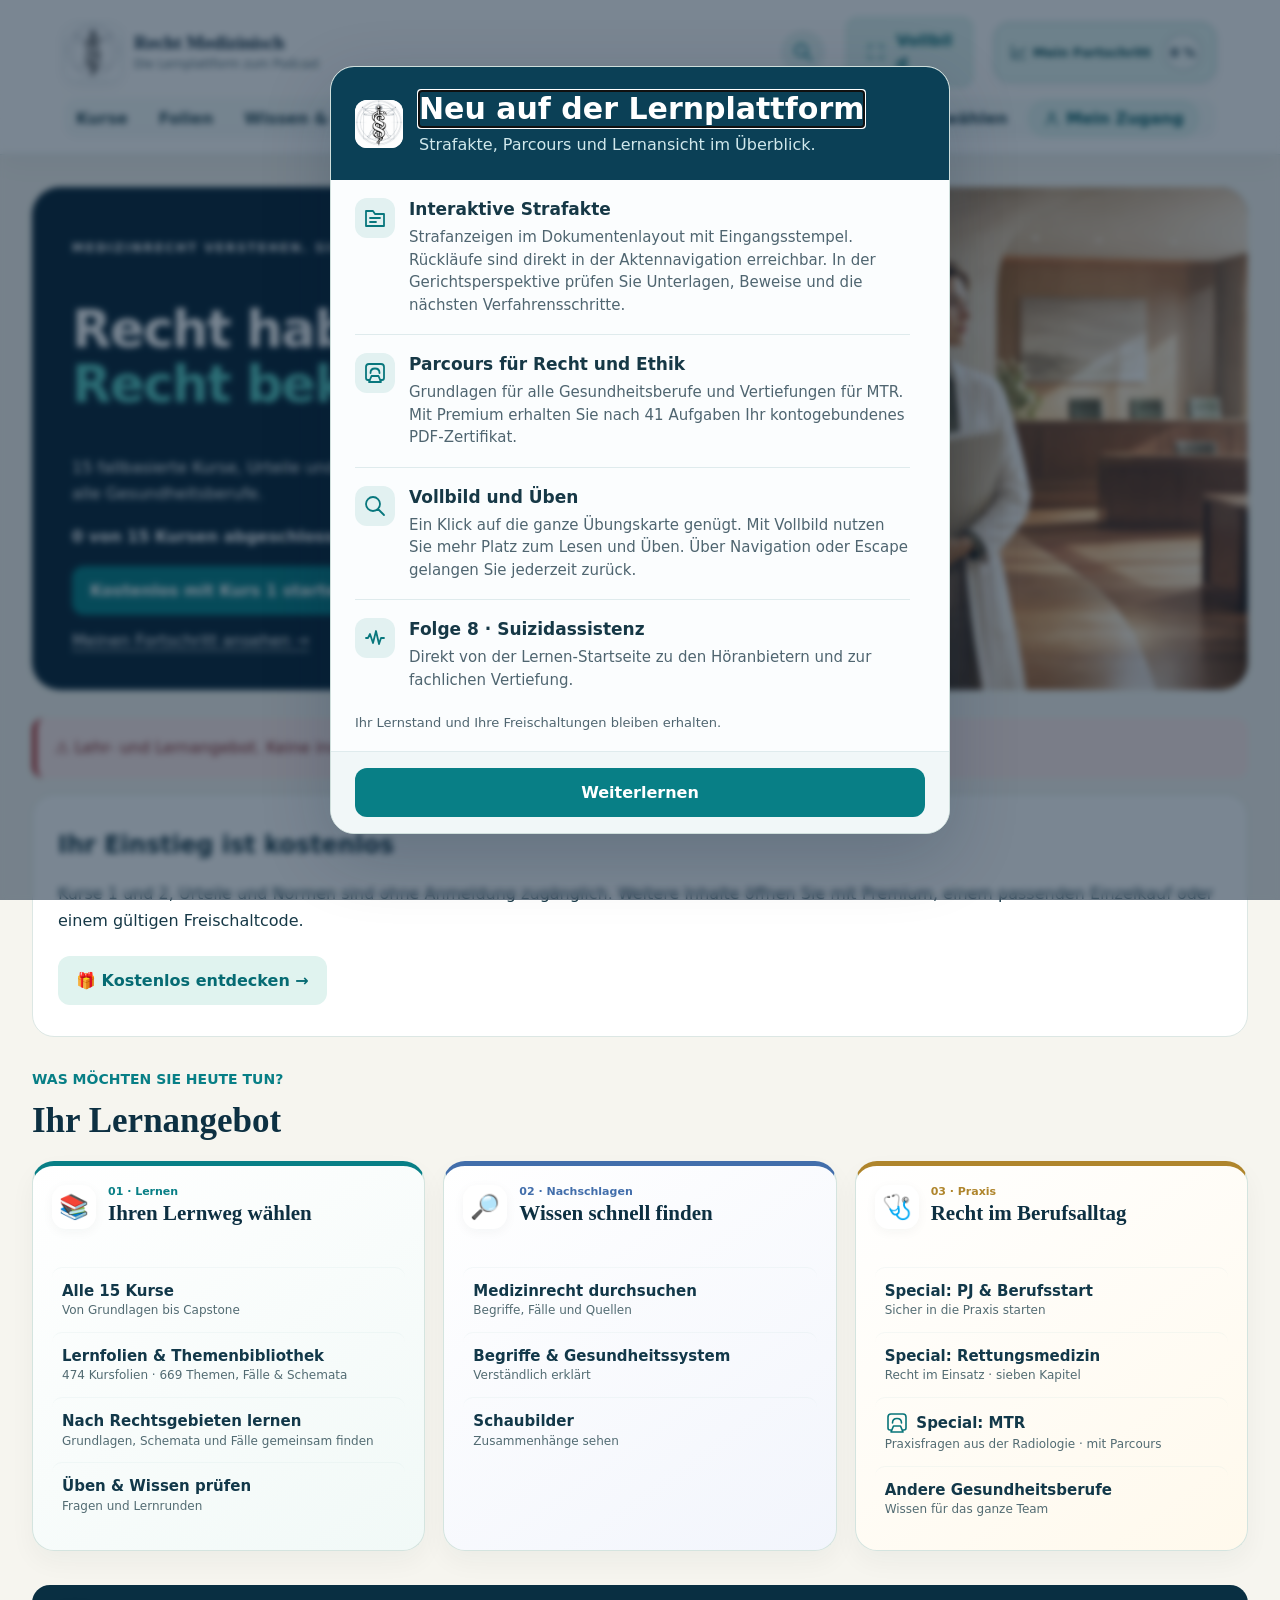
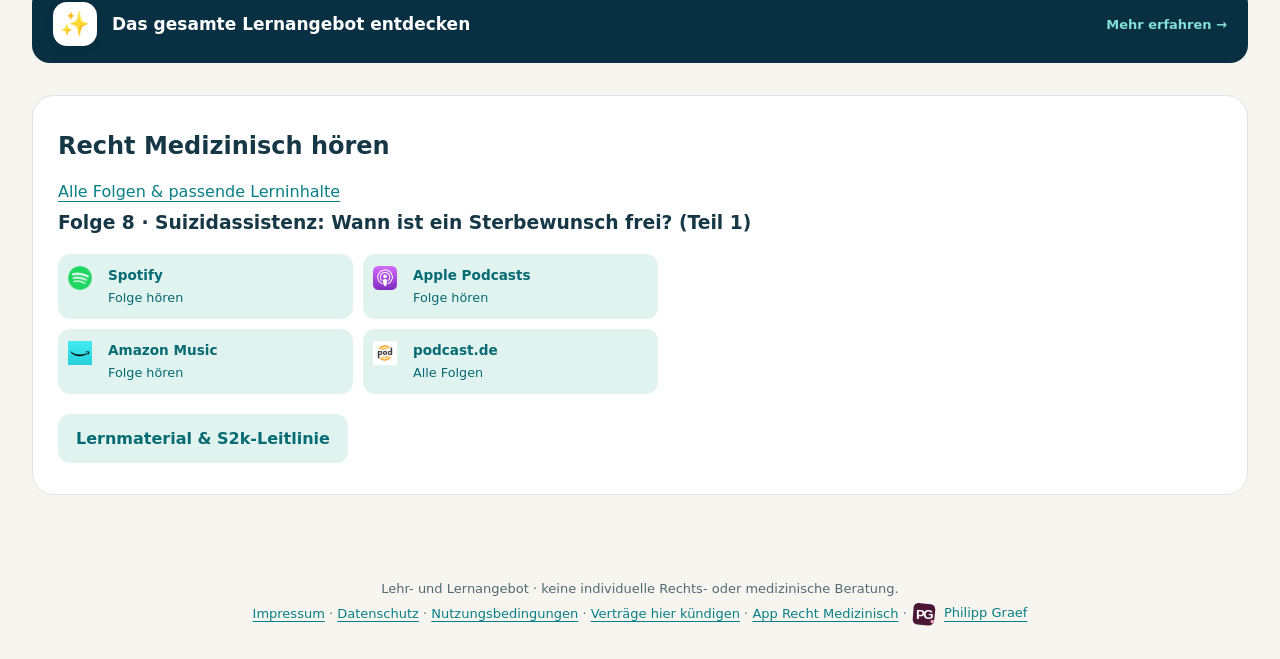
==== commit 7e288182: "Release polished casefile, full-screen reading and account certificates" ====
--- a/index.html
+++ b/index.html
@@ -1,2 +1,2 @@
-<!doctype html><html lang="de"><head><meta charset="utf-8"><meta name="viewport" content="width=device-width,initial-scale=1"><meta name="referrer" content="no-referrer"><title>Recht Medizinisch · Lernen</title><link rel="stylesheet" href="styles.css?v=20261114-study"><link rel="icon" href="assets/recht-medizinisch-logo.png"><link rel="stylesheet" href="definition-library.css?v=20261111-guided-learning">
-<link rel="stylesheet" href="presentation-index.css?v=20261112-notice"><link rel="stylesheet" href="casework.css?v=20261114-study"></head><body><header><a href="#home" class="brand"><img src="assets/header-brand-mark.png" alt="" width="48" height="48"><span>Recht Medizinisch<small>Die Lernplattform zum Podcast</small></span></a><a href="#search" class="global-search" aria-label="Gesamte Lernbibliothek durchsuchen"><svg viewBox="0 0 24 24" aria-hidden="true"><circle cx="10" cy="10" r="6.5"/><path d="m15 15 6 6"/></svg></a><nav aria-label="Hauptnavigation"><a href="#courses">Kurse</a><a href="#slides">Folien</a><a href="#library">Wissen & Materialien</a><a href="#practice">Üben</a><a href="#podcast">Podcast</a><a href="#cases">Urteile</a><a href="#norms">Normen</a><a href="#shop" class="nav-access"><svg viewBox="0 0 24 24" aria-hidden="true"><path d="M3 4h2l2 12h12l2-8H6M9 21h.01M18 21h.01"/></svg><span>Zugang wählen</span></a><a href="#account" class="account-link">◉ Mein Zugang</a></nav><a href="#progress" class="nav-progress"><span>📈 Mein Fortschritt</span><strong id="header-progress-value">0 %</strong></a></header><main id="main" tabindex="-1"><p>Die Lernplattform wird geladen …</p></main><footer>Lehr- und Lernangebot · keine individuelle Rechts- oder medizinische Beratung.<br><a href="https://pg-apps.github.io/impressum/">Impressum</a> · <a href="privacy.html">Datenschutz</a> · <a href="terms.html">Nutzungsbedingungen</a> · <a href="#cancel">Verträge hier kündigen</a> · <a href="https://apps.apple.com/app/id6809199673">App Recht Medizinisch</a> · <a class="footer-author" href="https://philippgraef.github.io/"><img src="assets/philipp-graef-logo.svg" alt="" width="26" height="26" loading="lazy"><span>Philipp Graef</span></a></footer><script type="module" src="app.js?v=20261125-podcast-mtr"></script></body></html>
+<!doctype html><html lang="de"><head><meta charset="utf-8"><meta name="viewport" content="width=device-width,initial-scale=1"><meta name="referrer" content="no-referrer"><title>Recht Medizinisch · Lernen</title><link rel="stylesheet" href="styles.css?v=20261126-web-release"><link rel="icon" href="assets/recht-medizinisch-logo.png"><link rel="stylesheet" href="definition-library.css?v=20261111-guided-learning">
+<link rel="stylesheet" href="presentation-index.css?v=20261112-notice"><link rel="stylesheet" href="casework.css?v=20261126-web-release"></head><body><header><a href="#home" class="brand"><img src="assets/header-brand-mark.png" alt="" width="48" height="48"><span>Recht Medizinisch<small>Die Lernplattform zum Podcast</small></span></a><a href="#search" class="global-search" aria-label="Gesamte Lernbibliothek durchsuchen"><svg viewBox="0 0 24 24" aria-hidden="true"><circle cx="10" cy="10" r="6.5"/><path d="m15 15 6 6"/></svg></a><nav aria-label="Hauptnavigation"><a href="#courses">Kurse</a><a href="#slides">Folien</a><a href="#library">Wissen & Materialien</a><a href="#practice">Üben</a><a href="#podcast">Podcast</a><a href="#cases">Urteile</a><a href="#norms">Normen</a><a href="#shop" class="nav-access"><svg viewBox="0 0 24 24" aria-hidden="true"><path d="M3 4h2l2 12h12l2-8H6M9 21h.01M18 21h.01"/></svg><span>Zugang wählen</span></a><a href="#account" class="account-link"><svg viewBox="0 0 24 24" aria-hidden="true"><circle cx="12" cy="7" r="3"/><path d="M5 21v-2a5 5 0 0 1 5-5h4a5 5 0 0 1 5 5v2"/></svg><span>Mein Zugang</span></a></nav><a href="#progress" class="nav-progress"><span class="header-progress-label"><svg viewBox="0 0 24 24" aria-hidden="true"><path d="M3 3v18h18M6 16l5-5 4 3 6-7"/></svg>Mein Fortschritt</span><strong id="header-progress-value">0 %</strong></a></header><main id="main" tabindex="-1"><p>Die Lernplattform wird geladen …</p></main><footer>Lehr- und Lernangebot · keine individuelle Rechts- oder medizinische Beratung.<br><a href="https://pg-apps.github.io/impressum/">Impressum</a> · <a href="privacy.html">Datenschutz</a> · <a href="terms.html">Nutzungsbedingungen</a> · <a href="#cancel">Verträge hier kündigen</a> · <a href="https://apps.apple.com/app/id6809199673">App Recht Medizinisch</a> · <a class="footer-author" href="https://philippgraef.github.io/"><img src="assets/philipp-graef-logo.svg" alt="" width="26" height="26" loading="lazy"><span>Philipp Graef</span></a></footer><script type="module" src="app.js?v=20261126-web-release"></script></body></html>
--- a/styles.css
+++ b/styles.css
@@ -189,6 +189,8 @@
 .home-learning-menu{margin:34px 0}
 .home-learning-menu>h2{font-family:Georgia,serif;font-size:clamp(27px,3vw,35px);color:#0d3042;margin:6px 0 20px}
 .home-shortcut-grid{display:grid;grid-template-columns:repeat(3,minmax(0,1fr));gap:18px}
+.home-shortcut-card .home-shortcut-with-icon{display:flex;align-items:center;gap:.48rem}
+.home-shortcut-with-icon img{flex:none}
 .home-shortcut-card{--home-accent:#087f86;background:linear-gradient(145deg,#fff,#f1f9f7);border:1px solid #d4e4df;border-top:5px solid var(--home-accent);border-radius:22px;padding:19px;min-width:0;box-shadow:0 11px 26px #0926390b}
 .home-tone-blue{--home-accent:#426eab;background:linear-gradient(145deg,#fff,#f2f5fc)}
 .home-tone-gold{--home-accent:#af852c;background:linear-gradient(145deg,#fff,#fff9ec)}
@@ -390,3 +392,85 @@
 
 /* Casefile variant overview: progress belongs to each active learning attempt. */
 .casefile-variant-heading{display:flex;gap:16px;align-items:flex-start}.casefile-variant-letter{font-size:1.5rem;font-weight:800;color:var(--teal);min-width:32px}.casefile-variant-heading h3{margin:0 0 6px}.casefile-variant-status progress{display:block;width:100%;height:10px;accent-color:var(--teal)}.casefile-completed{color:var(--teal);font-weight:700}
+
+.reading-mode-bar {
+  display:flex;
+  justify-content:flex-end;
+  padding:4px clamp(12px, 2.5vw, 40px);
+  background:#f7fbfa;
+}
+.reading-mode-bar[hidden] { display:none; }
+.reading-mode-bar button { min-height:44px; }
+.parcours-progress-entry { display:block; padding-block:.2rem .65rem; color:inherit; text-decoration:none; }
+.parcours-progress-entry:hover h2 { text-decoration:underline; }
+.parcours-progress-entry progress { display:block; width:100%; }
+.practice-entry-chevron { color:var(--teal); font-size:1.6rem; flex:none; align-self:center; }
+body>header {
+  background:linear-gradient(to bottom, #fff 0%, #fffffff5 45%, #ffffffe0 100%);
+  backdrop-filter:blur(12px);
+}
+body>header nav { background:color-mix(in srgb,var(--teal) 4%,transparent); border-radius:.85rem; }
+.reading-mode-bar { background:color-mix(in srgb,var(--card,#f7fbfa) 91%,transparent); backdrop-filter:blur(12px); }
+body.reading-focus > header, body.reading-focus > footer { display:none; }
+body.reading-focus .reading-mode-bar {
+  position:sticky;
+  top:0;
+  z-index:12;
+  border-bottom:1px solid #d3e4e1;
+}
+.practice-overview { display:grid; gap:12px; margin-block:20px; }
+.practice-overview h2, .practice-overview h3 { margin:0; }
+.practice-overview .practice-entry { margin:0; }
+
+.nav-progress #header-progress-value {
+  box-sizing:border-box;
+  display:grid;
+  place-items:center;
+  width:40px;
+  height:40px;
+  flex:0 0 40px;
+  padding:0;
+  border:3px solid transparent;
+  border-radius:50%;
+  background:linear-gradient(#f4fbf9,#f4fbf9) padding-box,
+    conic-gradient(#087f86 var(--progress,0%),#cfdfdf 0) border-box;
+  color:#153b4a;
+  font-size:.78rem;
+  font-variant-numeric:tabular-nums;
+}
+
+/* Full-screen reading keeps the navigation reachable on both touch and pointer. */
+.reading-mode-bar { gap:.6rem; min-height:48px; }
+.reading-mode-bar button { display:inline-flex; align-items:center; gap:.45rem; }
+.reading-mode-bar button[hidden] { display:none; }
+.reading-mode-bar svg { width:1.12rem; height:1.12rem; }
+body.reading-focus > header {
+  display:block; position:fixed; z-index:24; inset:0 0 auto;
+  visibility:hidden; opacity:0; pointer-events:none;
+  box-shadow:0 8px 28px #123d4522;
+}
+body.reading-focus.reading-nav-open > header {
+  visibility:visible; opacity:1; pointer-events:auto;
+}
+body.reading-focus .reading-mode-bar {
+  position:relative; z-index:13; top:auto;
+  background:transparent; backdrop-filter:none; border:0;
+}
+body.reading-focus > main:not(.presentation-player) { padding-top:.65rem; }
+body.reading-focus:has(main.casefile) > main { min-height:calc(100dvh - 64px); }
+body.reading-focus .casefile-rail { top:16px; max-block-size:calc(100dvh - 32px); }
+body.reading-focus .reading-mode-bar:focus-within { z-index:25; }
+.library-profession-mtr::before { content:''; display:inline-block; width:1.3rem; height:1.3rem; margin-inline:.2rem .6rem; vertical-align:middle; background:url('./assets/mtr-scanner.svg') center / contain no-repeat; }
+
+body>header:has(>.reading-mode-bar) { grid-template-columns:minmax(0,1fr) auto auto auto; }
+body>header>.reading-mode-bar { grid-column:3; grid-row:1; padding:0; min-height:0; background:none; backdrop-filter:none; }
+body>header:has(>.reading-mode-bar)>.nav-progress { grid-column:4; }
+.nav-progress .header-progress-label { display:inline-flex; align-items:center; gap:.35rem; }
+.header-progress-label svg,.account-link svg { flex:none; width:1.1rem; height:1.1rem; fill:none; stroke:currentColor; stroke-width:1.75; stroke-linecap:round; stroke-linejoin:round; }
+body>header nav .account-link { display:inline-flex; align-items:center; gap:.38rem; }
+.presentation-player .reading-mode-bar { min-height:0; padding:0; background:none; backdrop-filter:none; }
+@media(max-width:720px){
+ body>header .reading-mode-bar button { padding:.5rem; width:44px; justify-content:center; border-radius:50%; }
+ body>header .reading-mode-bar .reading-label,.nav-progress .header-progress-label { position:absolute; inline-size:1px; block-size:1px; overflow:hidden; clip-path:inset(50%); white-space:nowrap; }
+ body>header .nav-progress { min-width:0; padding:.1rem; border-radius:50%; }
+}
--- a/casework.css
+++ b/casework.css
@@ -59,6 +59,126 @@
 .casefile .casework-outcome>progress{width:100%;height:10px;accent-color:var(--teal)}
 
 /* Reading actions keep complete words even in the narrow browser side panel. */
-.casefile-tab{hyphens:none;word-break:normal;overflow-wrap:normal;min-width:0;padding:12px 14px}
-.casefile-inbox{white-space:normal;hyphens:none;overflow-wrap:normal}
+.casefile-rail .casefile-step-grid{grid-auto-rows:1fr}
+.casefile-rail .casefile-tab,.casefile-rail .casefile-inbox{
+ display:flex;align-items:center;justify-content:flex-start;text-align:left;
+ width:100%;min-width:0;min-height:48px;padding:12px 14px;
+ white-space:normal;hyphens:none;word-break:normal;overflow-wrap:normal;
+}
+.casefile-rail .casefile-inbox{margin-block-end:.5rem}
 @media(max-width:520px){.casefile-step-grid{grid-template-columns:minmax(0,1fr)}.casefile-tab{justify-content:flex-start;text-align:left;min-height:48px}.casefile>section>h2{font-size:1.35rem;hyphens:auto;overflow-wrap:normal}}
+
+.casefile-workspace { display: grid; gap: clamp(1rem, 3vw, 2rem); align-items: start; }
+.casefile-workspace > *, .casefile-paper-masthead > * { min-width: 0; }
+.casefile-workspace .casefile-reader { width: 100%; max-width: none; }
+.casefile-rail { scroll-margin-block-start: var(--casefile-header-clearance); }
+.casefile-rail h2 { overflow-wrap: anywhere; margin-block: .5rem 1rem; }
+.casefile-desk-label { font-size: .78rem; font-weight: 700; letter-spacing: .09em; text-transform: uppercase; }
+.casefile-paper {
+ padding: clamp(1rem, 4vw, 2rem); border-radius: .55rem; border: 1px solid #cbbd9d;
+ background: #fff8ea; color: #192d32; box-shadow: 0 .4rem 1.45rem #172e361c; overflow-wrap: break-word;
+}
+.casefile-paper p { white-space: pre-line; }
+.casefile-paper h3 { font: 600 clamp(1.5rem, 3vw, 2.25rem)/1.2 Georgia, serif; margin: .85rem 0 .4rem; }
+.casefile-paper-masthead {
+ display: flex; flex-wrap: wrap; justify-content: space-between; align-items: start; gap: .65rem 1.25rem;
+ padding-bottom: .8rem; border-bottom: 1px solid #cbbd9d;
+}
+.casefile-paper-masthead p { margin: .15rem 0; }
+.casefile-paper-reference, .casefile-letterhead { color: #45575a; }
+.casefile-paper .context-reference { color: #105c58; }
+.casefile-paper .secondary { color: #182f34; border-color: #9c976f; }
+.casefile-stamp {
+ flex: none; color: #8c3b32; transform: rotate(-4deg); border: 2px solid currentColor;
+ padding: .4rem .65rem; border-radius: .15rem; font: 700 .76rem/1.2 ui-monospace, monospace; letter-spacing: .08em;
+}
+.casefile-dialog[open] { border-radius: 1rem; }
+.casefile-dialog .casefile-paper { margin-top: .75rem; box-shadow: none; }
+.casework-original-facts { margin-top: .75rem; padding: .65rem 0; border-top: 1px solid currentColor; }
+.casework-original-facts summary { cursor: pointer; font-weight: 700; overflow-wrap: anywhere; }
+@media (min-width: 760px) {
+ .casefile-workspace { grid-template-columns: minmax(12rem, .65fr) minmax(0, 1.65fr); }
+ .casefile-rail .casefile-step-grid { grid-template-columns: 1fr; }
+ .casefile-rail .casefile-tab { justify-content: flex-start; text-align: left; }
+}
+@media (min-width: 900px) and (min-height: 650px) {
+ .casefile-rail {
+  position: sticky; top: var(--casefile-header-clearance);
+  max-block-size: calc(100dvh - var(--casefile-header-clearance) - 1rem); overflow: auto;
+ }
+}
+
+.practice-entry {
+  display:grid; grid-template-columns:auto minmax(0,1fr) auto;
+  gap:clamp(.65rem,2vw,1.1rem); padding:clamp(.85rem,2vw,1.25rem);
+  border:1px solid var(--line,#c8dbd9);
+}
+.practice-entry:hover,.practice-entry:focus-visible {
+  border-color:var(--teal); background:color-mix(in srgb,var(--teal) 6%,var(--card,#fff));
+}
+.practice-entry:focus-visible,.casefile-document-row:focus-visible {
+  outline:3px solid var(--teal); outline-offset:3px;
+}
+.practice-entry-copy p { margin:.28rem 0; overflow-wrap:anywhere; }
+.practice-entry-access { font-size:.875rem; color:var(--muted); font-weight:650; }
+.practice-entry-icon { display:grid; place-items:center; inline-size:2.45rem; aspect-ratio:1; border-radius:.75rem; background:color-mix(in srgb,var(--teal) 12%,var(--card,#fff)); color:var(--teal); }
+.practice-entry-icon svg { width:1.35rem; height:1.35rem; }
+
+.casefile-compact-title { margin:.72rem 0 1.15rem; }
+.casefile-rail { margin:0; }
+.casefile-rail-phase { color:var(--teal); font-weight:700; margin:0 0 .8rem; }
+.casefile-rail h2 { margin-bottom:.32rem; }
+.casefile-reader { display:grid; gap:.75rem; }
+.casefile-reader > .card { margin-block:0; }
+.casefile-reader > h3 { margin:.35rem 0; }
+.casefile-rail .casefile-inbox { margin:0; }
+.casefile-tab > span:first-of-type { flex:1; }
+.casefile-tab svg { margin:0; flex:none; }
+.casefile-mail-count { flex:none; font-variant-numeric:tabular-nums; background:#14757b18; border-radius:100vmax; padding:.13rem .55rem; }
+.casefile-tab.is-active .casefile-mail-count { background:#ffffff30; }
+.casefile-save-status { min-height:1.4rem; margin:.9rem 0 0; font-size:.88rem; color:var(--muted); }
+.casefile-save-status[data-kind=error] { color:#982d32; font-weight:700; }
+.casefile-document-row { display:grid; grid-template-columns:auto minmax(0,1fr) auto; gap:.75rem; width:100%; text-align:left; align-items:center; min-height:52px; }
+.casefile-document-row .practice-entry-chevron { justify-self:end; }
+.casefile-document-copy { display:grid; gap:.2rem; white-space:normal; font-weight:normal; overflow-wrap:anywhere; }
+.casefile-document-copy small { color:var(--muted); }
+
+.casefile-paper {
+  --paper-ink:#26313c; --paper-rule:#cebfa5;
+  background:#fffbf2; color:var(--paper-ink);
+  padding:clamp(1rem,5vw,3rem); border-color:var(--paper-rule);
+  border-radius:.38rem; box-shadow:0 .42rem 1.35rem #172e361c;
+}
+.casefile-paper-masthead { align-items:center; border-color:var(--paper-rule); padding-bottom:1.05rem; }
+.casefile-letterhead { display:flex; align-items:center; gap:.75rem; min-width:0; color:var(--paper-ink); }
+.casefile-letterhead > svg { width:1.9rem; height:1.9rem; flex:none; }
+.casefile-letterhead .casefile-paper-fiction { font-size:.88rem; color:#55534e; margin:.15rem 0 0; }
+.casefile-paper h3 { margin-top:1.1rem; }
+.casefile-paper-reference { display:flex; flex-wrap:wrap; gap:.25rem .55rem; margin:1rem 0; line-height:1.45; }
+.casefile-paper-reference dd { margin:0; font-weight:700; color:var(--paper-ink); }
+.casefile-stamp { display:grid; justify-items:center; gap:.3rem; color:#9b332d; border:3px double currentColor; transform:rotate(-3deg); font-size:.75rem; padding:.45rem .7rem; }
+.casefile-stamp strong { font-size:1.06rem; }
+.casefile-stamp span { font-size:.72rem; }
+.casefile-paper-text { padding-top:.9rem; border-top:1px solid var(--paper-rule); line-height:1.7; max-width:76ch; }
+.casefile-paper-text p { margin-block:.5rem 1.1rem; }
+.casefile-document-dialog { width:min(54rem,calc(100vw - 1.25rem)); }
+.casefile-document-dialog .casefile-dialog-content { padding-inline:.14rem .45rem; }
+.casefile-bench-dialog { width:min(53rem,calc(100vw - 1.25rem)); }
+.casefile-bench-source { border:1px solid var(--line,#c8dbd9); border-radius:.7rem; padding:.75rem .85rem; margin-block:.65rem; }
+.casefile-bench-source summary { cursor:pointer; font-weight:700; }
+.casefile-bench-exercise { margin-block:1rem; padding:.9rem; background:color-mix(in srgb,var(--teal) 8%,var(--card,#fff)); border-radius:.8rem; }
+.casefile-bench-exercise button { margin:0 .35rem .5rem 0; }
+.casefile-bench-intro { color:var(--muted); }
+
+@media(max-width:520px){
+ .casefile-rail .casefile-step-grid { grid-template-columns:repeat(2,minmax(0,1fr)); }
+ .casefile-rail .casefile-tab { padding:.55rem .48rem; font-size:.875rem; gap:.32rem; }
+ .casefile-rail .casefile-inbox { grid-column:1 / -1; }
+ .casefile-tab .atlas-role-symbol { width:1.04rem; height:1.04rem; flex-basis:1.04rem; }
+ .casefile-rail h2 { font-size:1.25rem; }
+}
+@media(max-width:520px) {
+ .casefile-document-dialog>.context-dialog-header { grid-template-columns:minmax(0,1fr) auto; align-items:center; }
+ .casefile-document-dialog>.context-dialog-header h2 { font-size:1.12rem; }
+ .casefile-document-dialog>.context-dialog-header button { padding:.6rem .85rem; }
+}
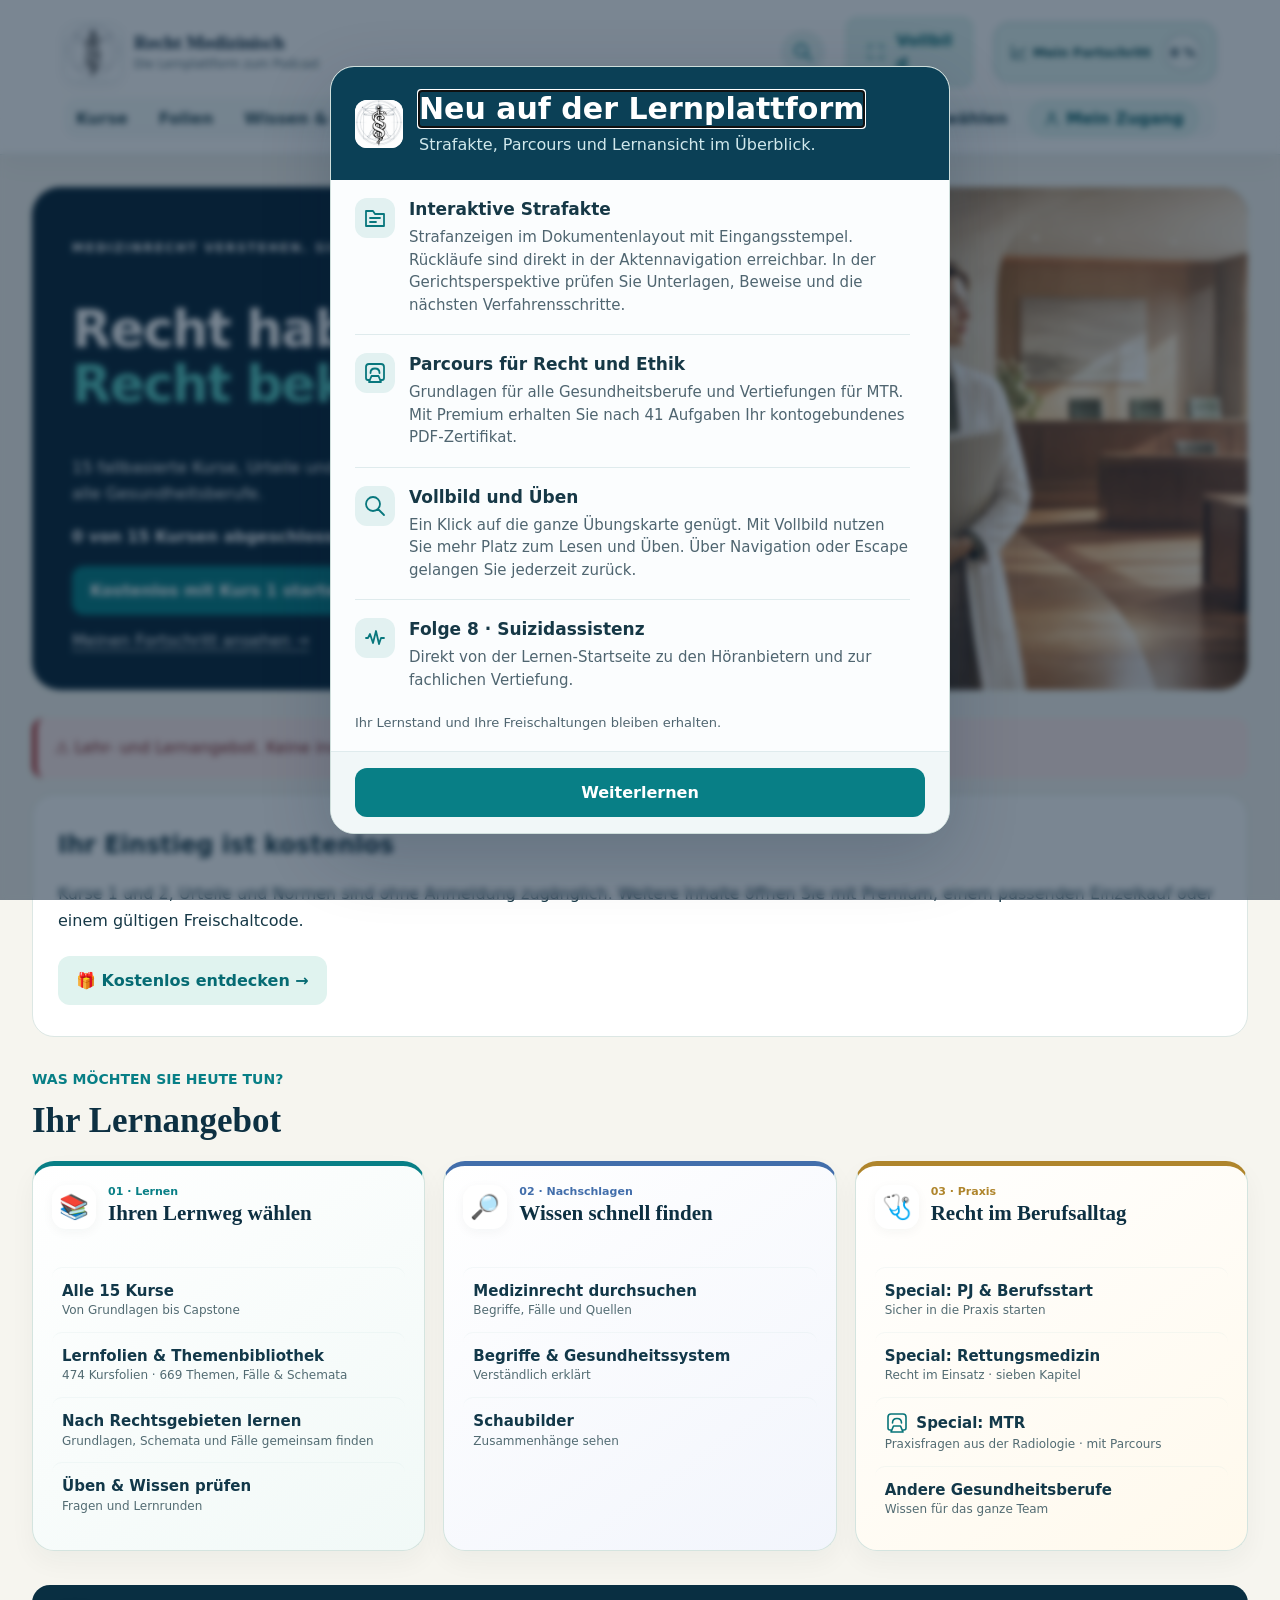
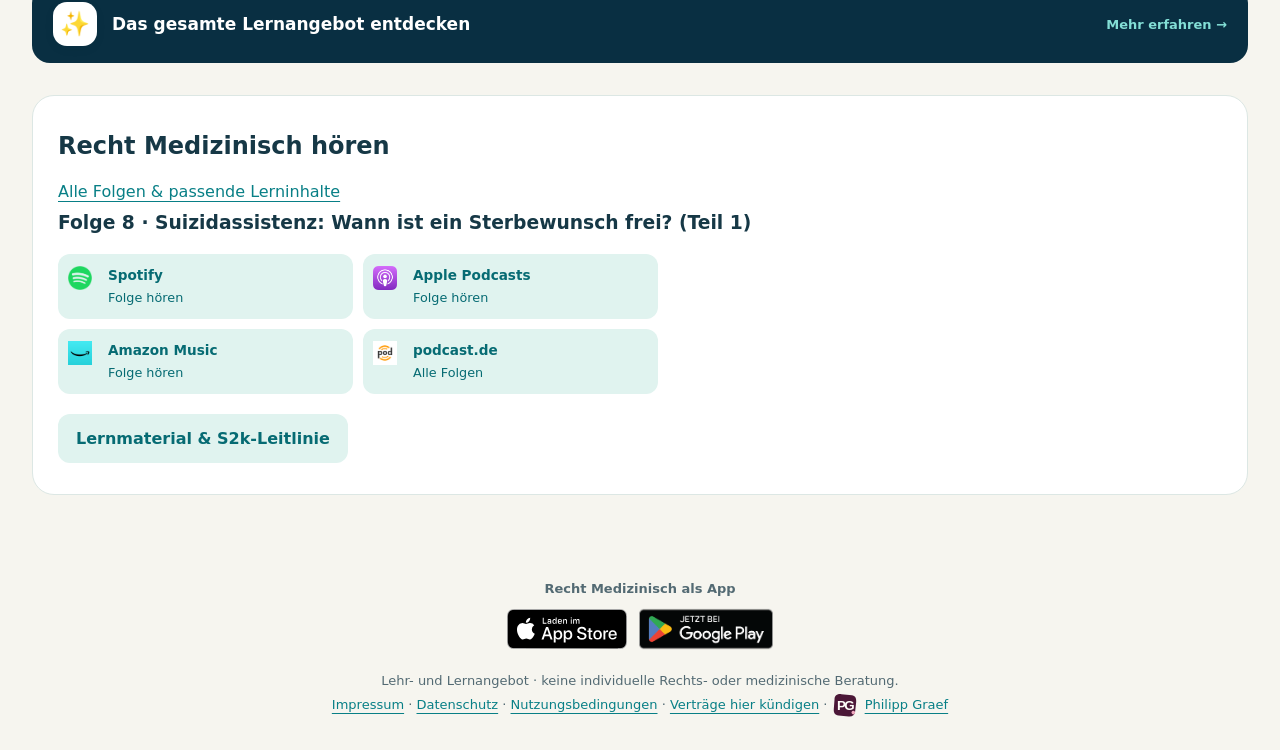
==== commit f75d6244: "Link the public iOS and Android stores from the learning platform" ====
--- a/index.html
+++ b/index.html
@@ -1,2 +1,16 @@
-<!doctype html><html lang="de"><head><meta charset="utf-8"><meta name="viewport" content="width=device-width,initial-scale=1"><meta name="referrer" content="no-referrer"><title>Recht Medizinisch · Lernen</title><link rel="stylesheet" href="styles.css?v=20261126-web-release"><link rel="icon" href="assets/recht-medizinisch-logo.png"><link rel="stylesheet" href="definition-library.css?v=20261111-guided-learning">
-<link rel="stylesheet" href="presentation-index.css?v=20261112-notice"><link rel="stylesheet" href="casework.css?v=20261126-web-release"></head><body><header><a href="#home" class="brand"><img src="assets/header-brand-mark.png" alt="" width="48" height="48"><span>Recht Medizinisch<small>Die Lernplattform zum Podcast</small></span></a><a href="#search" class="global-search" aria-label="Gesamte Lernbibliothek durchsuchen"><svg viewBox="0 0 24 24" aria-hidden="true"><circle cx="10" cy="10" r="6.5"/><path d="m15 15 6 6"/></svg></a><nav aria-label="Hauptnavigation"><a href="#courses">Kurse</a><a href="#slides">Folien</a><a href="#library">Wissen & Materialien</a><a href="#practice">Üben</a><a href="#podcast">Podcast</a><a href="#cases">Urteile</a><a href="#norms">Normen</a><a href="#shop" class="nav-access"><svg viewBox="0 0 24 24" aria-hidden="true"><path d="M3 4h2l2 12h12l2-8H6M9 21h.01M18 21h.01"/></svg><span>Zugang wählen</span></a><a href="#account" class="account-link"><svg viewBox="0 0 24 24" aria-hidden="true"><circle cx="12" cy="7" r="3"/><path d="M5 21v-2a5 5 0 0 1 5-5h4a5 5 0 0 1 5 5v2"/></svg><span>Mein Zugang</span></a></nav><a href="#progress" class="nav-progress"><span class="header-progress-label"><svg viewBox="0 0 24 24" aria-hidden="true"><path d="M3 3v18h18M6 16l5-5 4 3 6-7"/></svg>Mein Fortschritt</span><strong id="header-progress-value">0 %</strong></a></header><main id="main" tabindex="-1"><p>Die Lernplattform wird geladen …</p></main><footer>Lehr- und Lernangebot · keine individuelle Rechts- oder medizinische Beratung.<br><a href="https://pg-apps.github.io/impressum/">Impressum</a> · <a href="privacy.html">Datenschutz</a> · <a href="terms.html">Nutzungsbedingungen</a> · <a href="#cancel">Verträge hier kündigen</a> · <a href="https://apps.apple.com/app/id6809199673">App Recht Medizinisch</a> · <a class="footer-author" href="https://philippgraef.github.io/"><img src="assets/philipp-graef-logo.svg" alt="" width="26" height="26" loading="lazy"><span>Philipp Graef</span></a></footer><script type="module" src="app.js?v=20261126-web-release"></script></body></html>
+<!doctype html><html lang="de"><head><meta charset="utf-8"><meta name="viewport" content="width=device-width,initial-scale=1"><meta name="referrer" content="no-referrer"><title>Recht Medizinisch · Lernen</title><link rel="stylesheet" href="styles.css?v=20261126-app-stores"><link rel="icon" href="assets/recht-medizinisch-logo.png"><link rel="stylesheet" href="definition-library.css?v=20261111-guided-learning">
+<link rel="stylesheet" href="presentation-index.css?v=20261112-notice"><link rel="stylesheet" href="casework.css?v=20261126-web-release2"></head><body><header><a href="#home" class="brand"><img src="assets/header-brand-mark.png" alt="" width="48" height="48"><span>Recht Medizinisch<small>Die Lernplattform zum Podcast</small></span></a><a href="#search" class="global-search" aria-label="Gesamte Lernbibliothek durchsuchen"><svg viewBox="0 0 24 24" aria-hidden="true"><circle cx="10" cy="10" r="6.5"/><path d="m15 15 6 6"/></svg></a><nav aria-label="Hauptnavigation"><a href="#courses">Kurse</a><a href="#slides">Folien</a><a href="#library">Wissen & Materialien</a><a href="#practice">Üben</a><a href="#podcast">Podcast</a><a href="#cases">Urteile</a><a href="#norms">Normen</a><a href="#shop" class="nav-access"><svg viewBox="0 0 24 24" aria-hidden="true"><path d="M3 4h2l2 12h12l2-8H6M9 21h.01M18 21h.01"/></svg><span>Zugang wählen</span></a><a href="#account" class="account-link"><svg viewBox="0 0 24 24" aria-hidden="true"><circle cx="12" cy="7" r="3"/><path d="M5 21v-2a5 5 0 0 1 5-5h4a5 5 0 0 1 5 5v2"/></svg><span>Mein Zugang</span></a></nav><a href="#progress" class="nav-progress"><span class="header-progress-label"><svg viewBox="0 0 24 24" aria-hidden="true"><path d="M3 3v18h18M6 16l5-5 4 3 6-7"/></svg>Mein Fortschritt</span><strong id="header-progress-value">0 %</strong></a></header><main id="main" tabindex="-1"><p>Die Lernplattform wird geladen …</p></main><footer>
+  <p class="footer-app-title">Recht Medizinisch als App</p>
+  <nav class="footer-app-stores" aria-label="Recht Medizinisch herunterladen">
+    <a href="https://apps.apple.com/de/app/recht-medizinisch/id6809199673">
+      <img class="store-badge-apple" src="assets/store-badge-apple-de.svg" width="120" height="40" alt="Laden im App Store · Recht Medizinisch">
+    </a>
+    <a href="https://play.google.com/store/apps/details?id=de.philippgraef.rechtmedizinisch.android">
+      <img class="store-badge-google" src="assets/store-badge-google-play-de.png" width="646" height="250" alt="Jetzt bei Google Play · Recht Medizinisch">
+    </a>
+  </nav>
+  Lehr- und Lernangebot · keine individuelle Rechts- oder medizinische Beratung.<br>
+  <a href="https://pg-apps.github.io/impressum/">Impressum</a> · <a href="privacy.html">Datenschutz</a> ·
+  <a href="terms.html">Nutzungsbedingungen</a> · <a href="#cancel">Verträge hier kündigen</a> ·
+  <a class="footer-author" href="https://philippgraef.github.io/"><img src="assets/philipp-graef-logo.svg" alt="" width="26" height="26" loading="lazy"><span>Philipp Graef</span></a>
+</footer><script type="module" src="app.js?v=20261126-web-release"></script></body></html>
--- a/styles.css
+++ b/styles.css
@@ -453,12 +453,13 @@
   visibility:visible; opacity:1; pointer-events:auto;
 }
 body.reading-focus .reading-mode-bar {
-  position:relative; z-index:13; top:auto;
-  background:transparent; backdrop-filter:none; border:0;
+  position:sticky; z-index:13; top:0;
+  background:transparent; backdrop-filter:none; border:0; pointer-events:none;
 }
 body.reading-focus > main:not(.presentation-player) { padding-top:.65rem; }
 body.reading-focus:has(main.casefile) > main { min-height:calc(100dvh - 64px); }
-body.reading-focus .casefile-rail { top:16px; max-block-size:calc(100dvh - 32px); }
+body.reading-focus .casefile-rail { top:58px; max-block-size:calc(100dvh - 74px); }
+body.reading-focus .reading-mode-bar button { pointer-events:auto; }
 body.reading-focus .reading-mode-bar:focus-within { z-index:25; }
 .library-profession-mtr::before { content:''; display:inline-block; width:1.3rem; height:1.3rem; margin-inline:.2rem .6rem; vertical-align:middle; background:url('./assets/mtr-scanner.svg') center / contain no-repeat; }
 
@@ -474,3 +475,18 @@
  body>header .reading-mode-bar .reading-label,.nav-progress .header-progress-label { position:absolute; inline-size:1px; block-size:1px; overflow:hidden; clip-path:inset(50%); white-space:nowrap; }
  body>header .nav-progress { min-width:0; padding:.1rem; border-radius:50%; }
 }
+
+body>footer { padding-inline:clamp(14px,5vw,20px); }
+.footer-app-title { margin:0 0 .15rem; color:inherit; font-weight:700; }
+.footer-app-stores {
+  display:flex; flex-wrap:wrap; align-items:center; justify-content:center;
+  gap:0 .75rem; margin:0 0 .85rem;
+}
+.footer-app-stores a {
+  display:flex; align-items:center; justify-content:center; min-height:52px;
+  border-radius:.42rem;
+}
+.footer-app-stores a:focus-visible { outline:3px solid var(--teal); outline-offset:3px; }
+.footer-app-stores img { display:block; width:auto; max-width:100%; }
+.store-badge-apple { height:40px; }
+.store-badge-google { height:52px; }
--- a/casework.css
+++ b/casework.css
@@ -133,7 +133,7 @@
 .casefile-reader > h3 { margin:.35rem 0; }
 .casefile-rail .casefile-inbox { margin:0; }
 .casefile-tab > span:first-of-type { flex:1; }
-.casefile-tab svg { margin:0; flex:none; }
+.casefile-tab svg { margin:0; flex:none; color:inherit; }
 .casefile-mail-count { flex:none; font-variant-numeric:tabular-nums; background:#14757b18; border-radius:100vmax; padding:.13rem .55rem; }
 .casefile-tab.is-active .casefile-mail-count { background:#ffffff30; }
 .casefile-save-status { min-height:1.4rem; margin:.9rem 0 0; font-size:.88rem; color:var(--muted); }
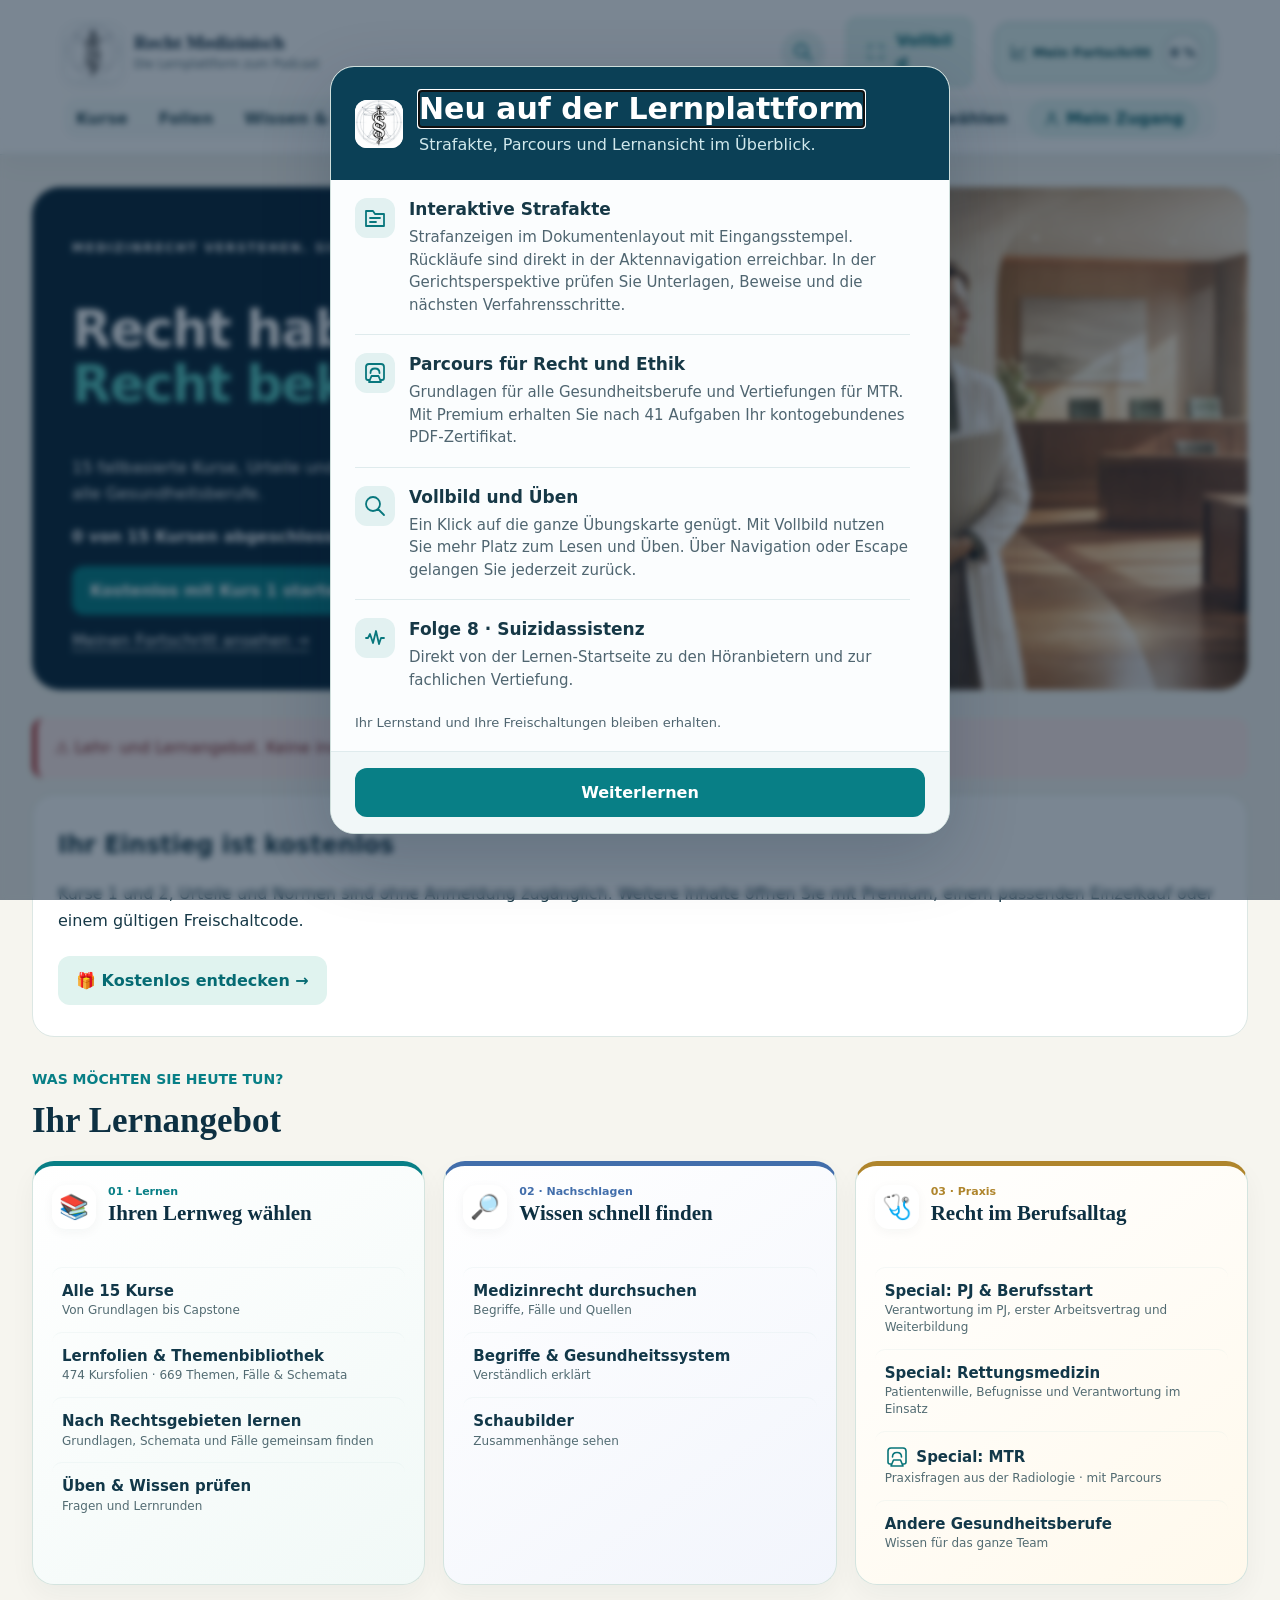
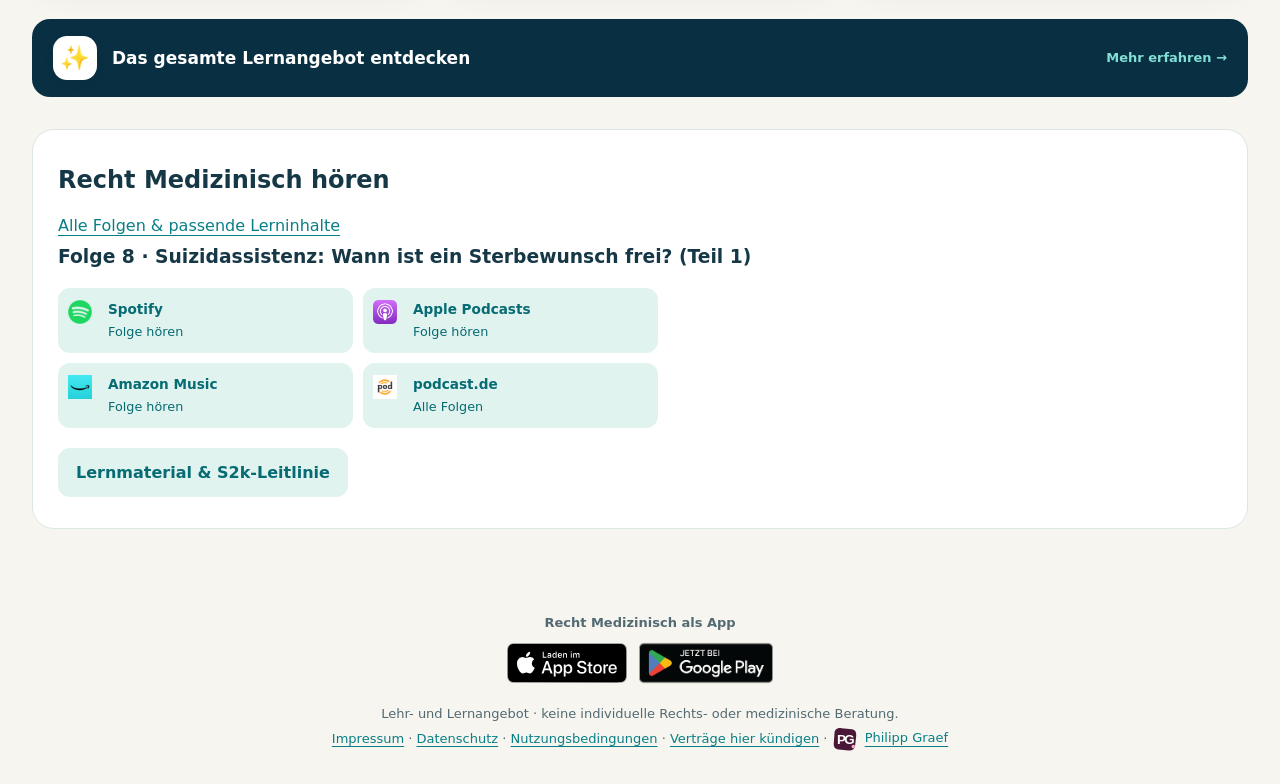
==== commit 7321733e: "Publish Parcours navigation, progress and podcast polish" ====
--- a/index.html
+++ b/index.html
@@ -1,4 +1,4 @@
-<!doctype html><html lang="de"><head><meta charset="utf-8"><meta name="viewport" content="width=device-width,initial-scale=1"><meta name="referrer" content="no-referrer"><title>Recht Medizinisch · Lernen</title><link rel="stylesheet" href="styles.css?v=20261126-app-stores"><link rel="icon" href="assets/recht-medizinisch-logo.png"><link rel="stylesheet" href="definition-library.css?v=20261111-guided-learning">
+<!doctype html><html lang="de"><head><meta charset="utf-8"><meta name="viewport" content="width=device-width,initial-scale=1"><meta name="referrer" content="no-referrer"><title>Recht Medizinisch · Lernen</title><link rel="stylesheet" href="styles.css?v=20261126-parcours-quellen"><link rel="icon" href="assets/recht-medizinisch-logo.png"><link rel="stylesheet" href="definition-library.css?v=20261111-guided-learning">
 <link rel="stylesheet" href="presentation-index.css?v=20261112-notice"><link rel="stylesheet" href="casework.css?v=20261126-web-release2"></head><body><header><a href="#home" class="brand"><img src="assets/header-brand-mark.png" alt="" width="48" height="48"><span>Recht Medizinisch<small>Die Lernplattform zum Podcast</small></span></a><a href="#search" class="global-search" aria-label="Gesamte Lernbibliothek durchsuchen"><svg viewBox="0 0 24 24" aria-hidden="true"><circle cx="10" cy="10" r="6.5"/><path d="m15 15 6 6"/></svg></a><nav aria-label="Hauptnavigation"><a href="#courses">Kurse</a><a href="#slides">Folien</a><a href="#library">Wissen & Materialien</a><a href="#practice">Üben</a><a href="#podcast">Podcast</a><a href="#cases">Urteile</a><a href="#norms">Normen</a><a href="#shop" class="nav-access"><svg viewBox="0 0 24 24" aria-hidden="true"><path d="M3 4h2l2 12h12l2-8H6M9 21h.01M18 21h.01"/></svg><span>Zugang wählen</span></a><a href="#account" class="account-link"><svg viewBox="0 0 24 24" aria-hidden="true"><circle cx="12" cy="7" r="3"/><path d="M5 21v-2a5 5 0 0 1 5-5h4a5 5 0 0 1 5 5v2"/></svg><span>Mein Zugang</span></a></nav><a href="#progress" class="nav-progress"><span class="header-progress-label"><svg viewBox="0 0 24 24" aria-hidden="true"><path d="M3 3v18h18M6 16l5-5 4 3 6-7"/></svg>Mein Fortschritt</span><strong id="header-progress-value">0 %</strong></a></header><main id="main" tabindex="-1"><p>Die Lernplattform wird geladen …</p></main><footer>
   <p class="footer-app-title">Recht Medizinisch als App</p>
   <nav class="footer-app-stores" aria-label="Recht Medizinisch herunterladen">
@@ -13,4 +13,4 @@
   <a href="https://pg-apps.github.io/impressum/">Impressum</a> · <a href="privacy.html">Datenschutz</a> ·
   <a href="terms.html">Nutzungsbedingungen</a> · <a href="#cancel">Verträge hier kündigen</a> ·
   <a class="footer-author" href="https://philippgraef.github.io/"><img src="assets/philipp-graef-logo.svg" alt="" width="26" height="26" loading="lazy"><span>Philipp Graef</span></a>
-</footer><script type="module" src="app.js?v=20261126-web-release"></script></body></html>
+</footer><script type="module" src="app.js?v=20261126-parcours-navigation"></script></body></html>
--- a/styles.css
+++ b/styles.css
@@ -67,7 +67,7 @@
 
 .course-progress-preview{display:grid;gap:8px;margin:14px 0;font-size:.88rem;font-weight:650;color:#08787e}.course-progress-preview progress{width:100%;height:10px;accent-color:#07878b}.progress-stat-grid{display:grid;grid-template-columns:repeat(3,1fr);gap:12px;margin-top:24px}.progress-stat-grid>div{display:grid;gap:7px;padding:18px;border-radius:16px;background:#ffffffc9;color:#093346}.progress-stat-grid strong{font-size:1.7rem}.progress-stat-grid span{font-size:.85rem}.certificate-gate{margin-top:28px;border-top:5px solid #bf9a42}@media(max-width:540px){.progress-stat-grid{grid-template-columns:1fr}.progress-stat-grid>div{display:flex;align-items:center;justify-content:space-between}}
 
-.podcast-hero{display:grid;grid-template-columns:200px 1fr;gap:32px;align-items:center;padding:32px;background:#0b2339;color:white;border-radius:26px;margin-bottom:28px}.podcast-hero img{width:100%;border-radius:20px}.podcast-hero h1{color:white}.podcast-hosts{color:#66d2d0;font-weight:750}.podcast-grid{display:grid;grid-template-columns:repeat(2,minmax(0,1fr));gap:22px}.podcast-related{display:grid;gap:12px;border-top:1px solid #d7e3e0;margin-top:22px;padding-top:12px}.podcast-related a{padding:12px;border-radius:12px;background:#edf7f4;font-weight:650}.podcast-episode{margin:0}.podcast-grid+.card{margin-top:28px}@media(max-width:650px){.podcast-hero{grid-template-columns:1fr;padding:24px}.podcast-hero img{width:130px}.podcast-grid{grid-template-columns:1fr}}
+.podcast-hero{display:grid;grid-template-columns:200px 1fr;gap:32px;align-items:center;padding:32px;background:#0b2339;color:white;border-radius:26px;margin-bottom:28px}.podcast-hero img{width:100%;border-radius:20px}.podcast-hero h1{color:white}.podcast-hosts{color:#66d2d0;font-weight:750}.podcast-grid{display:grid;grid-template-columns:repeat(2,minmax(0,1fr));gap:22px}.podcast-related:not([hidden]){display:grid;gap:12px;border-top:1px solid #d7e3e0;margin-top:22px;padding-top:12px}.podcast-related a{padding:12px;border-radius:12px;background:#edf7f4;font-weight:650}.podcast-episode{margin:0}.podcast-grid+.card{margin-top:28px}@media(max-width:650px){.podcast-hero{grid-template-columns:1fr;padding:24px}.podcast-hero img{width:130px}.podcast-grid{grid-template-columns:1fr}}
 
 .search-controls{display:grid;grid-template-columns:2fr 1fr;gap:16px;margin:24px 0}.search-controls input,.search-controls select{width:100%;min-width:0}.search-result mark{background:#ffebae;color:#172d35;border-radius:3px;padding:0 2px}.search-result h2{font-size:1.25rem}.search-result h2 a{text-decoration:underline;text-decoration-thickness:1px;text-underline-offset:4px}.search-result p{line-height:1.7}@media(max-width:600px){.search-controls{grid-template-columns:1fr}}
 
@@ -490,3 +490,5 @@
 .footer-app-stores img { display:block; width:auto; max-width:100%; }
 .store-badge-apple { height:40px; }
 .store-badge-google { height:52px; }
+
+html:has(iframe[data-parcours-player]) { overscroll-behavior-x: none; }
